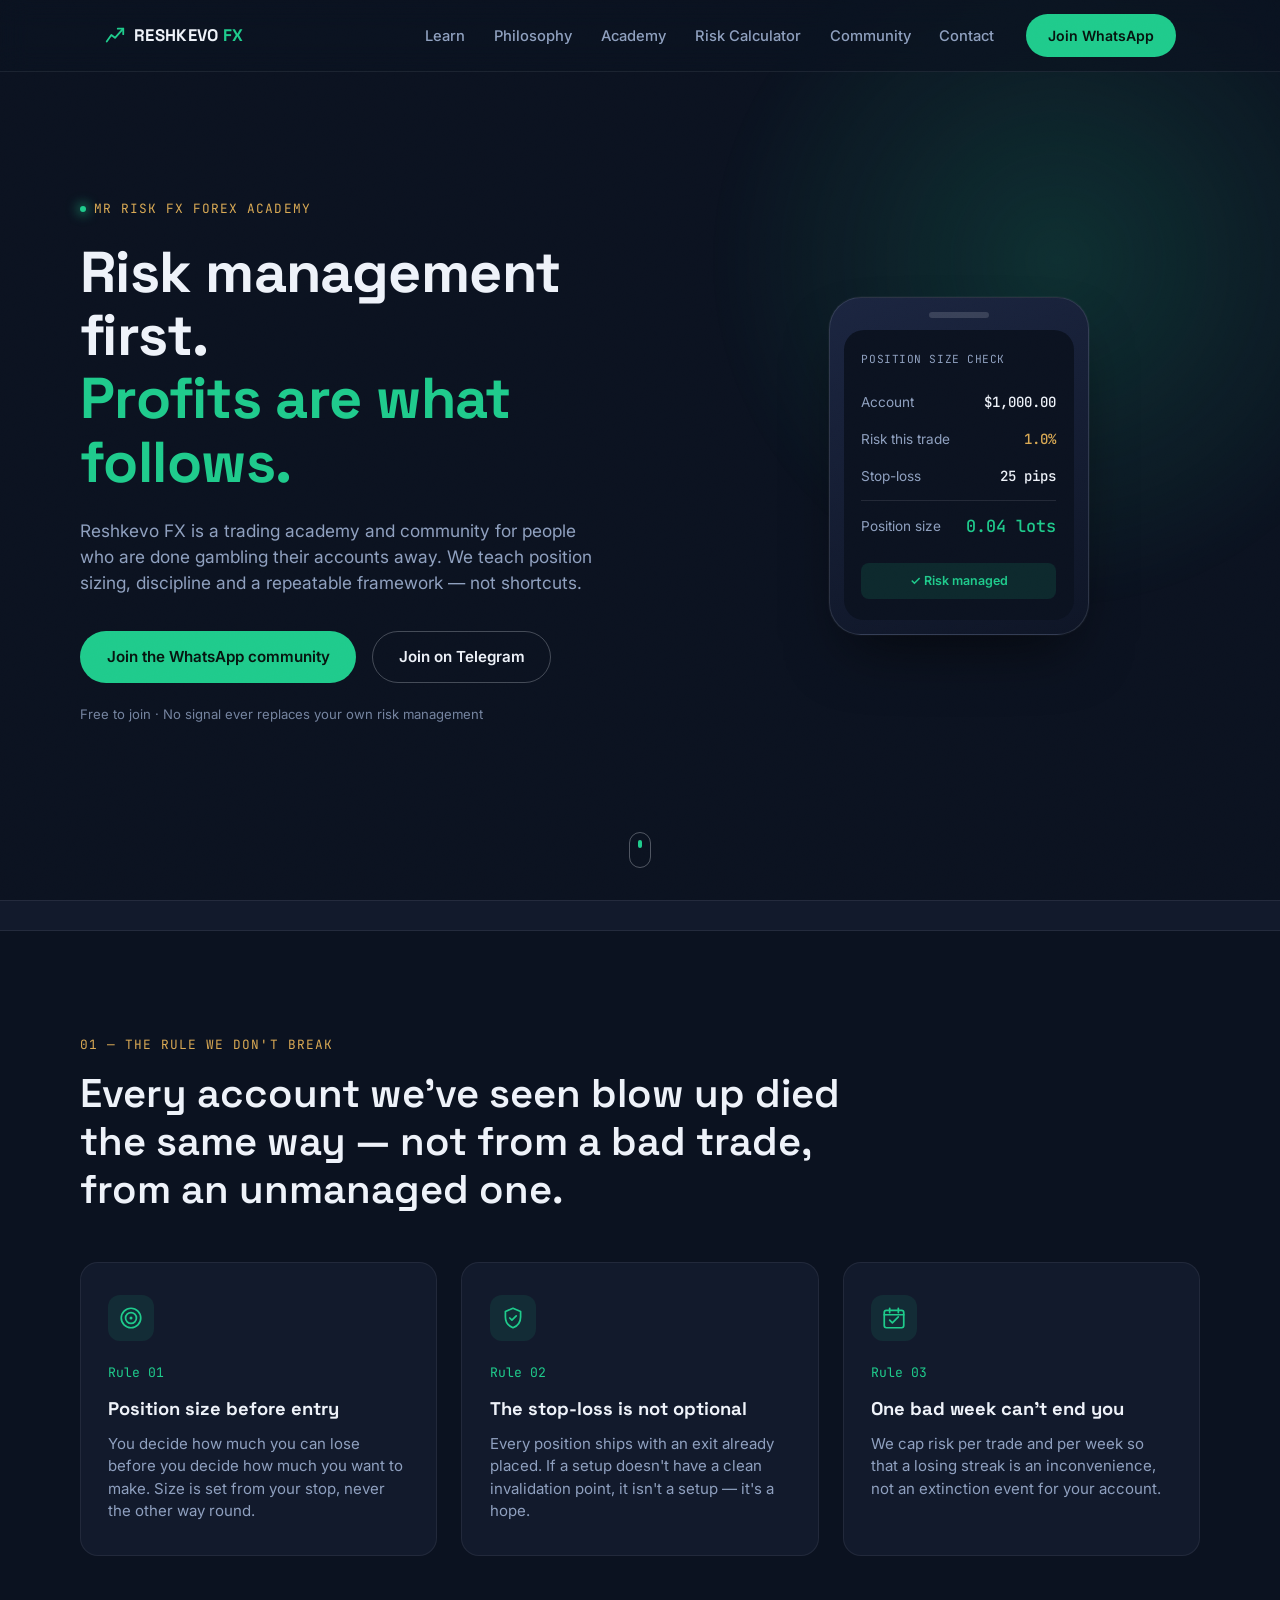
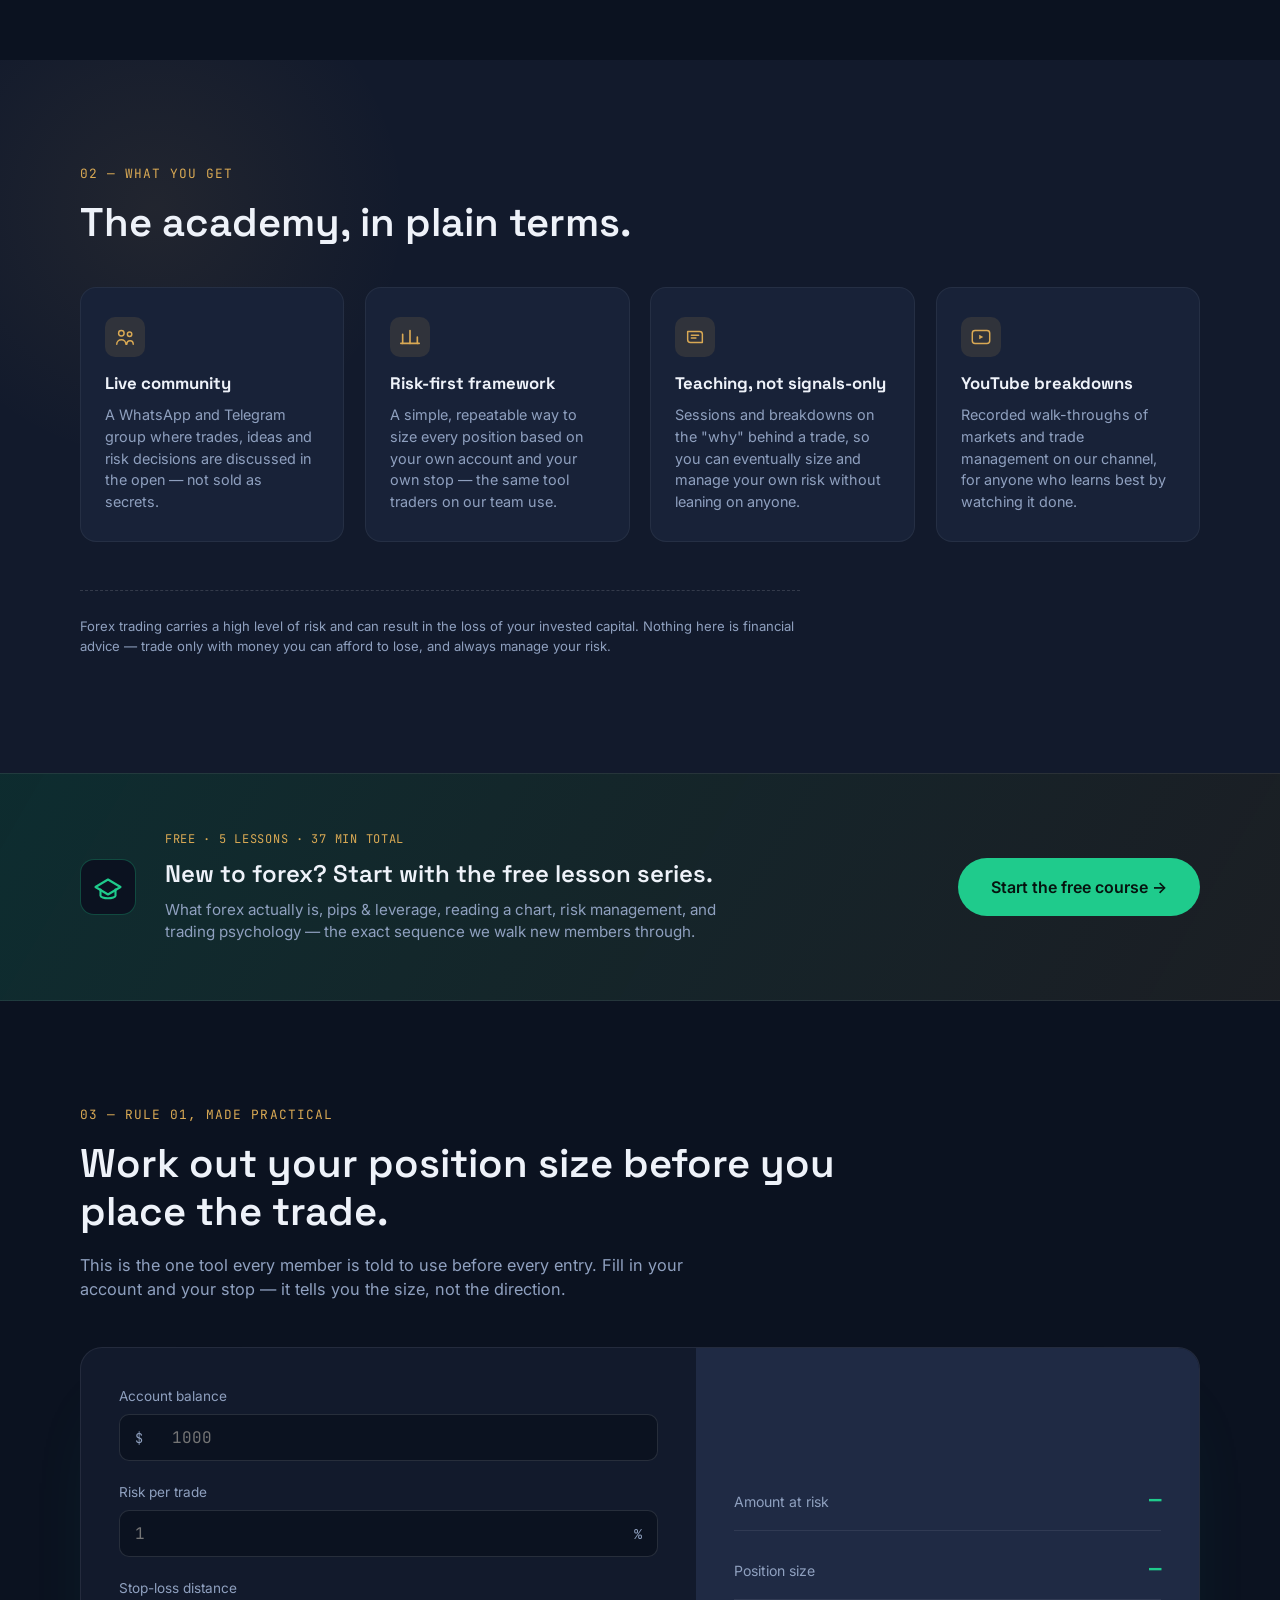
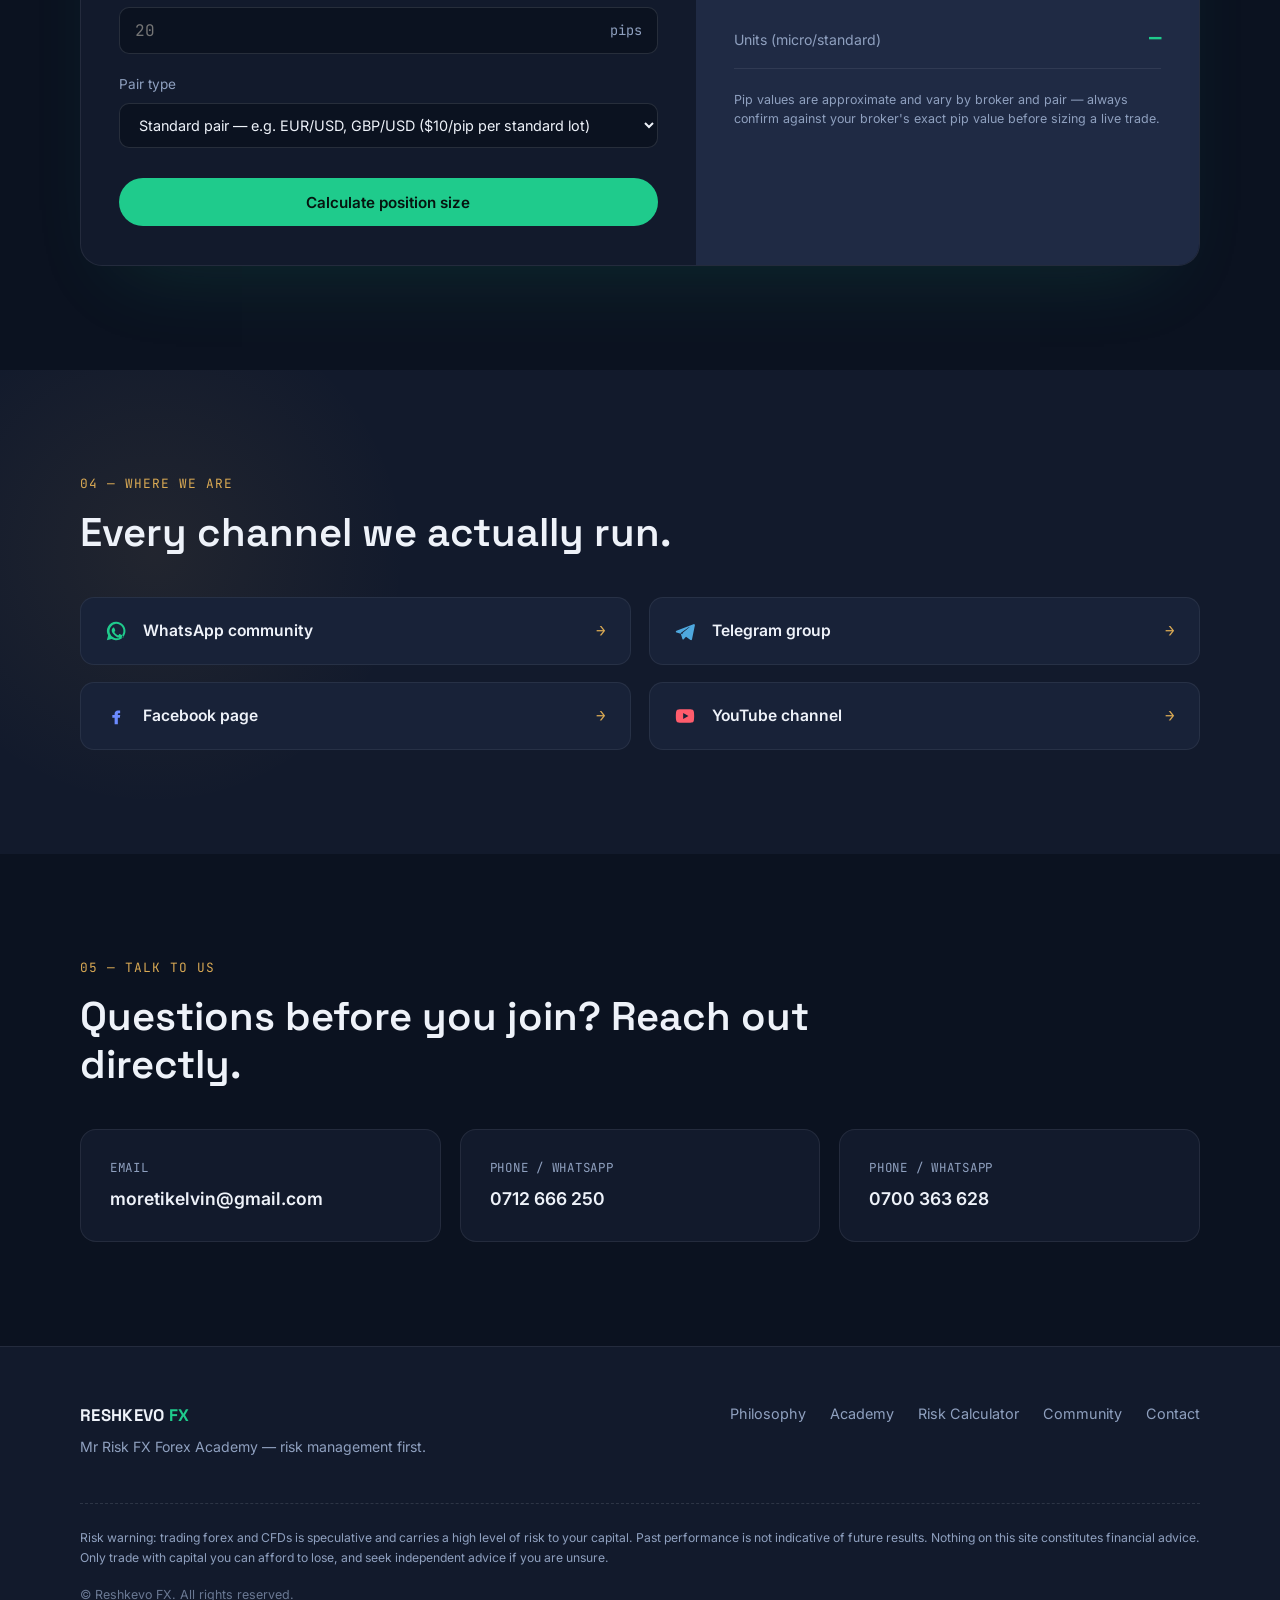
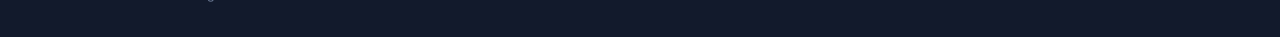
==== index.html @ ef47a2ad "Add files via upload" ====
<!DOCTYPE html>
<html lang="en">
<head>
<meta charset="UTF-8">
<meta name="viewport" content="width=device-width, initial-scale=1.0">
<title>Reshkevo FX — Trade With Risk Management First</title>
<meta name="description" content="Reshkevo FX is a forex trading academy and community built around one rule: risk management first, profits second. Join our free community, learn the framework, and size every trade with confidence.">
<link rel="preconnect" href="https://fonts.googleapis.com">
<link href="https://fonts.googleapis.com/css2?family=Space+Grotesk:wght@400;500;600;700&family=Inter:wght@400;500;600;700&family=JetBrains+Mono:wght@400;500;700&display=swap" rel="stylesheet">
<link rel="stylesheet" href="style.css">
</head>
<body>

<div class="grain"></div>

<!-- ============ NAV ============ -->
<header class="nav" id="nav">
  <div class="nav-inner">
    <a href="#top" class="brand">
      <span class="brand-mark">
        <svg viewBox="0 0 24 24" width="22" height="22" fill="none">
          <path d="M3 18 L8 11 L12 14 L21 4" stroke="currentColor" stroke-width="2" stroke-linecap="round" stroke-linejoin="round"/>
          <path d="M15 4 H21 V10" stroke="currentColor" stroke-width="2" stroke-linecap="round" stroke-linejoin="round"/>
        </svg>
      </span>
      <span class="brand-text">RESHKEVO <em>FX</em></span>
    </a>
    <nav class="nav-links" id="navLinks">
      <a href="learn/index.html">Learn</a>
      <a href="#philosophy">Philosophy</a>
      <a href="#academy">Academy</a>
      <a href="#calculator">Risk Calculator</a>
      <a href="#community">Community</a>
      <a href="#contact">Contact</a>
    </nav>
    <a href="https://chat.whatsapp.com/JxE2vjB5hwqFQTV63z1jVW?s=cl&p=a&ilr=4&amv=3" target="_blank" rel="noopener" class="btn btn-primary nav-cta">Join WhatsApp</a>
    <button class="burger" id="burger" aria-label="Toggle menu" aria-expanded="false">
      <span></span><span></span><span></span>
    </button>
  </div>
</header>

<!-- ============ HERO ============ -->
<section class="hero" id="top">
  <canvas id="candleCanvas" class="hero-canvas" aria-hidden="true"></canvas>
  <div class="hero-glow" aria-hidden="true"></div>
  <div class="hero-grid">
    <div class="hero-copy">
      <p class="eyebrow"><span class="dot"></span> Mr Risk FX Forex Academy</p>
      <h1 class="hero-title">
        Risk management first.<br>
        <span class="hero-title-accent">Profits are what follows.</span>
      </h1>
      <p class="hero-sub">
        Reshkevo FX is a trading academy and community for people who are done gambling their accounts away.
        We teach position sizing, discipline and a repeatable framework &mdash; not shortcuts.
      </p>
      <div class="hero-actions">
        <a href="https://chat.whatsapp.com/JxE2vjB5hwqFQTV63z1jVW?s=cl&p=a&ilr=4&amv=3" target="_blank" rel="noopener" class="btn btn-primary">
          Join the WhatsApp community
        </a>
        <a href="https://t.me/+BFmujAdiPr4yYTE8" target="_blank" rel="noopener" class="btn btn-ghost">
          Join on Telegram
        </a>
      </div>
      <p class="hero-note">Free to join &middot; No signal ever replaces your own risk management</p>
    </div>

    <div class="hero-visual" aria-hidden="true">
      <div class="phone-mock">
        <div class="phone-notch"></div>
        <div class="phone-screen">
          <p class="phone-label">Position size check</p>
          <div class="phone-row"><span>Account</span><b>$1,000.00</b></div>
          <div class="phone-row"><span>Risk this trade</span><b class="gold">1.0%</b></div>
          <div class="phone-row"><span>Stop-loss</span><b>25 pips</b></div>
          <div class="phone-divider"></div>
          <div class="phone-row result"><span>Position size</span><b class="bull-text">0.04 lots</b></div>
          <div class="phone-badge">&#10003; Risk managed</div>
        </div>
      </div>
    </div>
  </div>
  <div class="scroll-cue" aria-hidden="true"><span></span></div>
</section>

<!-- ============ MARQUEE ============ -->
<div class="marquee-wrap" aria-hidden="true">
  <div class="marquee" id="marquee"></div>
</div>

<!-- ============ PHILOSOPHY ============ -->
<section class="section" id="philosophy">
  <div class="section-inner">
    <p class="section-eyebrow">01 &mdash; The rule we don't break</p>
    <h2 class="section-title">Every account we've seen blow up died the same way &mdash; not from a bad trade, from an unmanaged one.</h2>

    <div class="pillars">
      <article class="pillar">
        <span class="pillar-icon"><svg viewBox="0 0 24 24" width="26" height="26" fill="none"><circle cx="12" cy="12" r="9" stroke="currentColor" stroke-width="1.6"/><circle cx="12" cy="12" r="5" stroke="currentColor" stroke-width="1.6"/><circle cx="12" cy="12" r="1.4" fill="currentColor"/></svg></span>
        <span class="pillar-index">Rule 01</span>
        <h3>Position size before entry</h3>
        <p>You decide how much you can lose before you decide how much you want to make. Size is set from your stop, never the other way round.</p>
      </article>
      <article class="pillar">
        <span class="pillar-icon"><svg viewBox="0 0 24 24" width="26" height="26" fill="none"><path d="M12 3l7 3v5c0 4.6-3 8.4-7 10-4-1.6-7-5.4-7-10V6l7-3Z" stroke="currentColor" stroke-width="1.6" stroke-linejoin="round"/><path d="M9 12l2 2 4-4" stroke="currentColor" stroke-width="1.6" stroke-linecap="round" stroke-linejoin="round"/></svg></span>
        <span class="pillar-index">Rule 02</span>
        <h3>The stop-loss is not optional</h3>
        <p>Every position ships with an exit already placed. If a setup doesn't have a clean invalidation point, it isn't a setup &mdash; it's a hope.</p>
      </article>
      <article class="pillar">
        <span class="pillar-icon"><svg viewBox="0 0 24 24" width="26" height="26" fill="none"><rect x="3" y="5" width="18" height="16" rx="2" stroke="currentColor" stroke-width="1.6"/><path d="M3 9h18M8 3v4M16 3v4" stroke="currentColor" stroke-width="1.6" stroke-linecap="round"/><path d="M8 14l2.5 2.5L16 11" stroke="currentColor" stroke-width="1.6" stroke-linecap="round" stroke-linejoin="round"/></svg></span>
        <span class="pillar-index">Rule 03</span>
        <h3>One bad week can't end you</h3>
        <p>We cap risk per trade and per week so that a losing streak is an inconvenience, not an extinction event for your account.</p>
      </article>
    </div>
  </div>
</section>

<!-- ============ ACADEMY ============ -->
<section class="section section-alt" id="academy">
  <div class="section-inner">
    <p class="section-eyebrow">02 &mdash; What you get</p>
    <h2 class="section-title">The academy, in plain terms.</h2>

    <div class="offer-grid">
      <div class="offer-card">
        <span class="offer-icon"><svg viewBox="0 0 24 24" width="22" height="22" fill="none"><circle cx="8" cy="8" r="3" stroke="currentColor" stroke-width="1.6"/><circle cx="17" cy="9" r="2.4" stroke="currentColor" stroke-width="1.6"/><path d="M3 20c0-3 2.2-5 5-5s5 2 5 5M14 20c0-2.3 1.6-4 3.5-4s3.5 1.7 3.5 4" stroke="currentColor" stroke-width="1.6" stroke-linecap="round"/></svg></span>
        <h3>Live community</h3>
        <p>A WhatsApp and Telegram group where trades, ideas and risk decisions are discussed in the open &mdash; not sold as secrets.</p>
      </div>
      <div class="offer-card">
        <span class="offer-icon"><svg viewBox="0 0 24 24" width="22" height="22" fill="none"><path d="M4 19V9M12 19V5M20 19v-7" stroke="currentColor" stroke-width="1.8" stroke-linecap="round"/><path d="M2 19h20" stroke="currentColor" stroke-width="1.8" stroke-linecap="round"/></svg></span>
        <h3>Risk-first framework</h3>
        <p>A simple, repeatable way to size every position based on your own account and your own stop &mdash; the same tool traders on our team use.</p>
      </div>
      <div class="offer-card">
        <span class="offer-icon"><svg viewBox="0 0 24 24" width="22" height="22" fill="none"><path d="M4 6h13a3 3 0 0 1 3 3v9H7a3 3 0 0 1-3-3V6Z" stroke="currentColor" stroke-width="1.6" stroke-linejoin="round"/><path d="M8 10h8M8 13h5" stroke="currentColor" stroke-width="1.6" stroke-linecap="round"/></svg></span>
        <h3>Teaching, not signals-only</h3>
        <p>Sessions and breakdowns on the "why" behind a trade, so you can eventually size and manage your own risk without leaning on anyone.</p>
      </div>
      <div class="offer-card">
        <span class="offer-icon"><svg viewBox="0 0 24 24" width="22" height="22" fill="none"><rect x="2.5" y="5" width="19" height="14" rx="3" stroke="currentColor" stroke-width="1.6"/><path d="M10 9.5v5l4.5-2.5-4.5-2.5Z" fill="currentColor"/></svg></span>
        <h3>YouTube breakdowns</h3>
        <p>Recorded walk-throughs of markets and trade management on our channel, for anyone who learns best by watching it done.</p>
      </div>
    </div>

    <p class="disclaimer-inline">Forex trading carries a high level of risk and can result in the loss of your invested capital. Nothing here is financial advice &mdash; trade only with money you can afford to lose, and always manage your risk.</p>
  </div>
</section>

<!-- ============ COURSE BANNER ============ -->
<section class="course-banner">
  <div class="course-banner-inner">
    <div class="course-banner-icon">
      <svg viewBox="0 0 24 24" width="30" height="30" fill="none"><path d="M2 12 12 6l10 6-10 6-10-6Z" stroke="currentColor" stroke-width="1.7" stroke-linejoin="round"/><path d="M6 14v5c0 1 2.7 2 6 2s6-1 6-2v-5" stroke="currentColor" stroke-width="1.7" stroke-linecap="round" stroke-linejoin="round"/></svg>
    </div>
    <div class="course-banner-copy">
      <span class="course-banner-tag">Free &middot; 5 lessons &middot; 37 min total</span>
      <h2>New to forex? Start with the free lesson series.</h2>
      <p>What forex actually is, pips &amp; leverage, reading a chart, risk management, and trading psychology &mdash; the exact sequence we walk new members through.</p>
    </div>
    <a href="learn/index.html" class="btn btn-primary course-banner-btn">Start the free course &rarr;</a>
  </div>
</section>

<!-- ============ RISK CALCULATOR ============ -->
<section class="section" id="calculator">
  <div class="section-inner">
    <p class="section-eyebrow">03 &mdash; Rule 01, made practical</p>
    <h2 class="section-title">Work out your position size before you place the trade.</h2>
    <p class="section-lead">This is the one tool every member is told to use before every entry. Fill in your account and your stop &mdash; it tells you the size, not the direction.</p>

    <div class="calc-card">
      <div class="calc-form">
        <label class="field">
          <span>Account balance</span>
          <div class="input-row">
            <span class="input-prefix">$</span>
            <input type="number" id="balance" placeholder="1000" min="0" step="1">
          </div>
        </label>

        <label class="field">
          <span>Risk per trade</span>
          <div class="input-row">
            <input type="number" id="riskPct" placeholder="1" min="0.1" max="100" step="0.1">
            <span class="input-suffix">%</span>
          </div>
        </label>

        <label class="field">
          <span>Stop-loss distance</span>
          <div class="input-row">
            <input type="number" id="stopPips" placeholder="20" min="1" step="1">
            <span class="input-suffix">pips</span>
          </div>
        </label>

        <label class="field">
          <span>Pair type</span>
          <select id="pairType">
            <option value="10">Standard pair &mdash; e.g. EUR/USD, GBP/USD ($10/pip per standard lot)</option>
            <option value="9.1">JPY pair &mdash; e.g. USD/JPY, GBP/JPY (approx.)</option>
          </select>
        </label>

        <button class="btn btn-primary calc-btn" id="calcBtn" type="button">Calculate position size</button>
      </div>

      <div class="calc-result" id="calcResult">
        <div class="result-row">
          <span>Amount at risk</span>
          <strong id="resDollar">&mdash;</strong>
        </div>
        <div class="result-row">
          <span>Position size</span>
          <strong id="resLots">&mdash;</strong>
        </div>
        <div class="result-row">
          <span>Units (micro/standard)</span>
          <strong id="resUnits">&mdash;</strong>
        </div>
        <p class="result-note">Pip values are approximate and vary by broker and pair &mdash; always confirm against your broker's exact pip value before sizing a live trade.</p>
      </div>
    </div>
  </div>
</section>

<!-- ============ COMMUNITY ============ -->
<section class="section section-alt" id="community">
  <div class="section-inner">
    <p class="section-eyebrow">04 &mdash; Where we are</p>
    <h2 class="section-title">Every channel we actually run.</h2>

    <div class="link-grid">
      <a class="link-card" href="https://chat.whatsapp.com/JxE2vjB5hwqFQTV63z1jVW?s=cl&p=a&ilr=4&amv=3" target="_blank" rel="noopener">
        <span class="link-icon" data-icon="whatsapp"></span>
        <span class="link-label">WhatsApp community</span>
        <span class="link-arrow">&rarr;</span>
      </a>
      <a class="link-card" href="https://t.me/+BFmujAdiPr4yYTE8" target="_blank" rel="noopener">
        <span class="link-icon" data-icon="telegram"></span>
        <span class="link-label">Telegram group</span>
        <span class="link-arrow">&rarr;</span>
      </a>
      <a class="link-card" href="https://www.fb.com/l/6lp1kJRRR" target="_blank" rel="noopener">
        <span class="link-icon" data-icon="facebook"></span>
        <span class="link-label">Facebook page</span>
        <span class="link-arrow">&rarr;</span>
      </a>
      <a class="link-card" href="https://youtube.com/@reshkevofx?si=85wOQVzUOPowBCSk" target="_blank" rel="noopener">
        <span class="link-icon" data-icon="youtube"></span>
        <span class="link-label">YouTube channel</span>
        <span class="link-arrow">&rarr;</span>
      </a>
    </div>
  </div>
</section>

<!-- ============ CONTACT ============ -->
<section class="section contact" id="contact">
  <div class="section-inner">
    <p class="section-eyebrow">05 &mdash; Talk to us</p>
    <h2 class="section-title">Questions before you join? Reach out directly.</h2>

    <div class="contact-grid">
      <a class="contact-item" href="mailto:moretikelvin@gmail.com">
        <span class="contact-label">Email</span>
        <span class="contact-value">moretikelvin@gmail.com</span>
      </a>
      <a class="contact-item" href="tel:+254712666250">
        <span class="contact-label">Phone / WhatsApp</span>
        <span class="contact-value">0712 666 250</span>
      </a>
      <a class="contact-item" href="tel:+254700363628">
        <span class="contact-label">Phone / WhatsApp</span>
        <span class="contact-value">0700 363 628</span>
      </a>
    </div>
  </div>
</section>

<!-- ============ FOOTER ============ -->
<footer class="footer">
  <div class="footer-inner">
    <div class="footer-brand">
      <span class="brand-text">RESHKEVO <em>FX</em></span>
      <p>Mr Risk FX Forex Academy &mdash; risk management first.</p>
    </div>
    <div class="footer-links">
      <a href="#philosophy">Philosophy</a>
      <a href="#academy">Academy</a>
      <a href="#calculator">Risk Calculator</a>
      <a href="#community">Community</a>
      <a href="#contact">Contact</a>
    </div>
  </div>
  <p class="risk-warning">
    Risk warning: trading forex and CFDs is speculative and carries a high level of risk to your capital.
    Past performance is not indicative of future results. Nothing on this site constitutes financial advice.
    Only trade with capital you can afford to lose, and seek independent advice if you are unsure.
  </p>
  <p class="copyright">&copy; <span id="year"></span> Reshkevo FX. All rights reserved.</p>
</footer>

<script src="script.js"></script>
</body>
</html>
---- style.css ----
/* ===================================================================
   RESHKEVO FX — design tokens
   Ink:      #0B1220  page background
   Panel:    #121A2C  card surfaces
   Panel-2:  #182238  raised surfaces / borders
   Bull:     #1FCB8C  up / positive / primary accent
   Bear:     #FF5C6C  down / negative accent
   Gold:     #D9A954  premium / highlight accent
   Mist:     #8FA0BF  muted text
   White:    #EEF2F9  primary text
=================================================================== */

:root{
  --ink: #0B1220;
  --panel: #121A2C;
  --panel-2: #182238;
  --panel-3: #1F2A44;
  --bull: #1FCB8C;
  --bull-dim: #17966A;
  --bear: #FF5C6C;
  --gold: #D9A954;
  --mist: #8FA0BF;
  --white: #EEF2F9;
  --display: 'Space Grotesk', sans-serif;
  --body: 'Inter', sans-serif;
  --mono: 'JetBrains Mono', monospace;
  --container: 1120px;
}

*, *::before, *::after{ box-sizing: border-box; }
html{ scroll-behavior: smooth; }
body{
  margin:0;
  background: var(--ink);
  color: var(--white);
  font-family: var(--body);
  line-height: 1.5;
  -webkit-font-smoothing: antialiased;
  overflow-x: hidden;
}
h1,h2,h3{ font-family: var(--display); margin: 0; }
a{ color: inherit; text-decoration: none; }
img{ max-width:100%; display:block; }
::selection{ background: var(--bull); color: var(--ink); }

@media (prefers-reduced-motion: reduce){
  *{ animation-duration: 0.01ms !important; animation-iteration-count: 1 !important; transition-duration: 0.01ms !important; scroll-behavior: auto !important; }
}

/* subtle grain overlay for texture */
.grain{
  position: fixed; inset: 0; pointer-events: none; z-index: 999;
  opacity: 0.035; mix-blend-mode: overlay;
  background-image: url("data:image/svg+xml,%3Csvg xmlns='http://www.w3.org/2000/svg' width='120' height='120'%3E%3Cfilter id='n'%3E%3CfeTurbulence type='fractalNoise' baseFrequency='0.9' numOctaves='2' stitchTiles='stitch'/%3E%3C/filter%3E%3Crect width='100%25' height='100%25' filter='url(%23n)'/%3E%3C/svg%3E");
}

.btn{
  display: inline-flex; align-items:center; justify-content:center;
  padding: 0.85rem 1.6rem;
  border-radius: 999px;
  font-family: var(--body);
  font-weight: 600;
  font-size: 0.95rem;
  border: 1px solid transparent;
  cursor: pointer;
  transition: transform .18s ease, box-shadow .18s ease, background .18s ease, border-color .18s ease;
  white-space: nowrap;
}
.btn-primary{
  background: var(--bull);
  color: #06140F;
  box-shadow: 0 0 0 0 rgba(31,203,140,0.0);
}
.btn-primary:hover{ transform: translateY(-2px); box-shadow: 0 10px 30px -10px rgba(31,203,140,0.55); }
.btn-ghost{
  background: transparent;
  color: var(--white);
  border-color: rgba(238,242,249,0.25);
}
.btn-ghost:hover{ border-color: var(--white); transform: translateY(-2px); }

/* ===================== NAV ===================== */
.nav{
  position: fixed; top:0; left:0; right:0; z-index: 100;
  backdrop-filter: blur(14px);
  background: rgba(11,18,32,0.72);
  border-bottom: 1px solid rgba(238,242,249,0.08);
}
.nav-inner{
  max-width: var(--container); margin: 0 auto;
  display:flex; align-items:center; gap: 2rem;
  padding: 0.9rem 1.5rem;
}
.brand{ display:flex; align-items:center; gap:0.5rem; margin-right: auto; }
.brand-mark{ color: var(--bull); display:flex; }
.brand-text{
  font-family: var(--display); font-weight:700; letter-spacing: 0.02em;
  font-size: 1.05rem;
}
.brand-text em{ font-style: normal; color: var(--bull); }
.nav-links{ display:flex; gap: 1.8rem; }
.nav-links a{
  font-size: 0.92rem; color: var(--mist); font-weight:500;
  transition: color .15s ease;
}
.nav-links a:hover{ color: var(--white); }
.nav-cta{ padding: 0.6rem 1.3rem; font-size: 0.88rem; }
.burger{
  display:none; flex-direction:column; gap:5px; background:none; border:none; cursor:pointer; padding: 6px;
}
.burger span{ width: 22px; height: 2px; background: var(--white); border-radius: 2px; }

/* ===================== HERO ===================== */
.hero{
  position: relative;
  min-height: 100svh;
  display:flex; flex-direction:column; align-items:center; justify-content:center;
  padding: 8rem 1.5rem 6rem;
  overflow: hidden;
}
.hero-canvas{
  position:absolute; inset:0; width:100%; height:100%;
  opacity: 0.55;
  mask-image: linear-gradient(to bottom, transparent, black 20%, black 75%, transparent);
}
.hero-glow{
  position:absolute; z-index:0; pointer-events:none;
  top: -10%; right: -10%; width: 60vw; height: 60vw; max-width: 700px; max-height: 700px;
  background: radial-gradient(circle, rgba(31,203,140,0.16) 0%, rgba(31,203,140,0) 70%);
  filter: blur(10px);
}
.hero-grid{
  position: relative; z-index: 2; max-width: var(--container); width: 100%;
  display:grid; grid-template-columns: 1.1fr 0.9fr; gap: 3rem; align-items:center;
}
.hero-copy{ text-align:left; }
.eyebrow{
  display:inline-flex; align-items:center; gap:0.5rem;
  font-family: var(--mono); font-size: 0.8rem; letter-spacing: 0.08em; text-transform: uppercase;
  color: var(--gold); margin: 0 0 1.4rem;
}
.eyebrow .dot{ width:6px; height:6px; border-radius:50%; background: var(--bull); box-shadow: 0 0 12px 2px rgba(31,203,140,0.7); }
.hero-title{
  font-size: clamp(2.1rem, 4.6vw, 3.6rem);
  font-weight: 700; line-height: 1.1; letter-spacing: -0.01em;
  margin-bottom: 1.5rem;
}
.hero-title-accent{ color: var(--bull); }
.hero-sub{
  color: var(--mist); font-size: 1.08rem; max-width: 520px; margin: 0 0 2.2rem;
}
.hero-actions{ display:flex; gap: 1rem; flex-wrap: wrap; }
.hero-note{ margin-top: 1.4rem; font-size: 0.82rem; color: var(--mist); opacity: 0.8; }

/* phone mockup */
.hero-visual{ display:flex; justify-content:center; }
.phone-mock{
  width: 260px; background: linear-gradient(160deg, #1B2540, #0E1526);
  border: 1px solid rgba(238,242,249,0.12); border-radius: 32px; padding: 14px;
  box-shadow: 0 30px 60px -20px rgba(0,0,0,0.6), 0 0 0 1px rgba(238,242,249,0.03);
  animation: floaty 5s ease-in-out infinite;
}
@keyframes floaty{ 0%,100%{ transform: translateY(0);} 50%{ transform: translateY(-10px);} }
.phone-notch{ width: 60px; height: 6px; border-radius: 4px; background: rgba(238,242,249,0.15); margin: 0 auto 12px; }
.phone-screen{ background: var(--ink); border-radius: 20px; padding: 1.3rem 1.1rem; }
.phone-label{ font-family: var(--mono); font-size: 0.7rem; text-transform: uppercase; letter-spacing: 0.05em; color: var(--mist); margin: 0 0 1rem; }
.phone-row{ display:flex; justify-content:space-between; align-items:center; font-size: 0.85rem; padding: 0.5rem 0; color: var(--mist); }
.phone-row b{ color: var(--white); font-family: var(--mono); font-weight: 500; font-size: 0.88rem; }
.phone-row b.gold{ color: var(--gold); }
.phone-row.result b.bull-text{ color: var(--bull); font-size: 1.05rem; }
.phone-divider{ height: 1px; background: rgba(238,242,249,0.1); margin: 0.3rem 0; }
.phone-badge{
  margin-top: 1rem; background: rgba(31,203,140,0.12); color: var(--bull);
  font-size: 0.78rem; font-weight: 600; text-align:center; padding: 0.55rem; border-radius: 8px;
}

.scroll-cue{
  position:absolute; bottom: 2rem; left:50%; transform: translateX(-50%);
  width: 22px; height: 36px; border: 1px solid rgba(238,242,249,0.3); border-radius: 20px;
  z-index: 2;
}
.scroll-cue span{
  position:absolute; top:7px; left:50%; transform: translateX(-50%);
  width:4px; height:8px; background: var(--bull); border-radius:2px;
  animation: cue 1.6s ease-in-out infinite;
}
@keyframes cue{ 0%{ opacity:1; top:7px;} 70%{ opacity:0; top:18px;} 100%{opacity:0; top:7px;} }

/* ===================== MARQUEE ===================== */
.marquee-wrap{
  border-top: 1px solid rgba(238,242,249,0.08);
  border-bottom: 1px solid rgba(238,242,249,0.08);
  background: var(--panel);
  overflow: hidden;
  padding: 0.9rem 0;
}
.marquee{
  display:flex; gap: 3rem; white-space: nowrap;
  animation: scroll 32s linear infinite;
  width: max-content;
}
.marquee span{
  font-family: var(--mono); font-size: 0.88rem; color: var(--mist);
  display:inline-flex; align-items:center; gap: 0.5rem;
}
.marquee span b{ color: var(--white); font-weight: 600; }
.marquee span.up{ color: var(--bull); }
.marquee span.down{ color: var(--bear); }
@keyframes scroll{ from{ transform: translateX(0);} to{ transform: translateX(-50%);} }

/* ===================== SECTIONS ===================== */
.section{ padding: 6.5rem 1.5rem; position: relative; overflow: hidden; }
.section-alt{ background: var(--panel); }
.section-alt::before{
  content:''; position:absolute; top:-15%; left:-8%; width: 40vw; height: 40vw; max-width:520px; max-height:520px;
  background: radial-gradient(circle, rgba(217,169,84,0.08) 0%, rgba(217,169,84,0) 70%);
  pointer-events:none; z-index:0;
}
.section-inner{ max-width: var(--container); margin: 0 auto; position: relative; z-index: 1; }
.section-eyebrow{
  font-family: var(--mono); font-size: 0.8rem; letter-spacing: 0.08em; text-transform: uppercase;
  color: var(--gold); margin: 0 0 1rem;
}
.section-title{
  font-size: clamp(1.6rem, 3.2vw, 2.5rem);
  font-weight: 600; line-height: 1.2; max-width: 780px; margin-bottom: 1rem;
}
.section-lead{ color: var(--mist); max-width: 640px; font-size: 1.02rem; margin-bottom: 2.8rem; }

/* pillars */
.pillars{
  display:grid; grid-template-columns: repeat(3, 1fr); gap: 1.5rem; margin-top: 3rem;
}
.pillar{
  background: var(--panel); border: 1px solid rgba(238,242,249,0.07);
  border-radius: 18px; padding: 2rem 1.7rem;
  transition: border-color .2s ease, transform .2s ease;
}
.pillar:hover{ border-color: var(--bull); transform: translateY(-4px); }
.pillar-icon{
  display:flex; align-items:center; justify-content:center;
  width: 46px; height: 46px; border-radius: 12px; margin-bottom: 1.1rem;
  background: rgba(31,203,140,0.1); color: var(--bull);
}
.pillar-index{ font-family: var(--mono); color: var(--bull); font-size: 0.82rem; }
.pillar h3{ font-size: 1.15rem; margin: 0.8rem 0 0.6rem; }
.pillar p{ color: var(--mist); font-size: 0.94rem; margin:0; }

/* offer grid */
.offer-grid{
  display:grid; grid-template-columns: repeat(4, 1fr); gap: 1.3rem; margin-top: 2.5rem;
}
.offer-card{
  background: var(--panel-2); border-radius: 16px; padding: 1.8rem 1.5rem;
  border: 1px solid rgba(238,242,249,0.06);
}
.offer-icon{
  display:inline-flex; align-items:center; justify-content:center;
  width: 40px; height: 40px; border-radius: 10px; margin-bottom: 0.9rem;
  background: rgba(217,169,84,0.12); color: var(--gold);
}
.offer-card h3{ font-size: 1.05rem; margin-bottom: 0.5rem; }
.offer-card p{ color: var(--mist); font-size: 0.9rem; margin:0; }

.disclaimer-inline{
  margin-top: 3rem; padding-top: 1.6rem; border-top: 1px dashed rgba(238,242,249,0.15);
  color: var(--mist); font-size: 0.82rem; max-width: 720px;
}

/* ===================== COURSE BANNER ===================== */
.course-banner{
  padding: 3.5rem 1.5rem;
  background: linear-gradient(120deg, rgba(31,203,140,0.14), rgba(217,169,84,0.08));
  border-top: 1px solid rgba(238,242,249,0.08);
  border-bottom: 1px solid rgba(238,242,249,0.08);
}
.course-banner-inner{
  max-width: var(--container); margin: 0 auto;
  display:flex; align-items:center; gap: 1.8rem; flex-wrap: wrap;
}
.course-banner-icon{
  width: 56px; height: 56px; flex-shrink:0; border-radius: 14px;
  background: var(--ink); color: var(--bull);
  display:flex; align-items:center; justify-content:center;
  border: 1px solid rgba(31,203,140,0.3);
}
.course-banner-copy{ flex: 1; min-width: 260px; }
.course-banner-tag{
  display:block; font-family: var(--mono); font-size: 0.75rem; text-transform: uppercase;
  letter-spacing: 0.06em; color: var(--gold); margin-bottom: 0.5rem;
}
.course-banner-copy h2{ font-family: var(--display); font-size: 1.5rem; font-weight: 600; margin: 0 0 0.4rem; }
.course-banner-copy p{ color: var(--mist); font-size: 0.95rem; margin: 0; max-width: 560px; }
.course-banner-btn{ flex-shrink: 0; font-size: 1rem; padding: 1rem 2rem; }

/* ===================== CALCULATOR ===================== */
.calc-card{
  display:grid; grid-template-columns: 1.1fr 0.9fr;
  gap: 0; background: var(--panel); border-radius: 22px; overflow: hidden;
  border: 1px solid rgba(238,242,249,0.08);
  box-shadow: 0 40px 80px -40px rgba(31,203,140,0.15);
}
.calc-form{ padding: 2.4rem; display:flex; flex-direction:column; gap: 1.3rem; }
.field{ display:flex; flex-direction:column; gap: 0.5rem; font-size: 0.85rem; color: var(--mist); }
.input-row{
  display:flex; align-items:center; background: var(--ink);
  border: 1px solid rgba(238,242,249,0.12); border-radius: 10px; overflow:hidden;
}
.input-row input, .field select{
  flex:1; background: transparent; border:none; outline:none;
  color: var(--white); font-family: var(--mono); font-size: 1rem; padding: 0.75rem 0.9rem;
}
.field select{ width:100%; border: 1px solid rgba(238,242,249,0.12); border-radius:10px; background: var(--ink); font-family: var(--body); font-size: 0.9rem; }
.input-prefix, .input-suffix{ padding: 0 0.9rem; color: var(--mist); font-family: var(--mono); }
.calc-btn{ margin-top: 0.6rem; }

.calc-result{
  background: var(--panel-3); padding: 2.4rem; display:flex; flex-direction:column; justify-content:center; gap: 1.4rem;
}
.result-row{ display:flex; justify-content:space-between; align-items:baseline; border-bottom: 1px solid rgba(238,242,249,0.08); padding-bottom: 0.9rem; }
.result-row span{ color: var(--mist); font-size: 0.88rem; }
.result-row strong{ font-family: var(--mono); font-size: 1.3rem; color: var(--bull); }
.result-note{ color: var(--mist); font-size: 0.78rem; margin:0; }

/* ===================== COMMUNITY LINKS ===================== */
.link-grid{
  display:grid; grid-template-columns: repeat(2, 1fr); gap: 1.1rem; margin-top: 2.5rem;
}
.link-card{
  display:flex; align-items:center; gap: 1rem;
  background: var(--panel-2); border: 1px solid rgba(238,242,249,0.07);
  border-radius: 14px; padding: 1.3rem 1.5rem;
  transition: border-color .18s ease, transform .18s ease;
}
.link-card:hover{ border-color: var(--gold); transform: translateY(-3px); }
.link-icon{ width: 22px; height: 22px; flex-shrink:0; display:inline-block; background: var(--mist); mask-size: contain; mask-repeat: no-repeat; -webkit-mask-size: contain; -webkit-mask-repeat: no-repeat; }
.link-label{ font-weight:600; font-size: 0.98rem; flex:1; }
.link-arrow{ color: var(--gold); font-family: var(--mono); }

/* simple icon glyphs via mask (no external icon lib needed) */
.link-icon[data-icon="whatsapp"]{ background: var(--bull); -webkit-mask-image: url("data:image/svg+xml,%3Csvg xmlns='http://www.w3.org/2000/svg' viewBox='0 0 24 24'%3E%3Cpath d='M12 2a10 10 0 0 0-8.6 15L2 22l5.2-1.4A10 10 0 1 0 12 2Zm0 2a8 8 0 0 1 6.9 12.1l.3.5 1 3-3-.9-.5.3A8 8 0 1 1 12 4Zm-3 4.5c-.2 0-.5 0-.7.4-.3.3-1 1-1 2.5s1 2.9 1.2 3.1c.1.2 2 3.1 4.8 4.2 2.4 1 2.9.8 3.4.8.6 0 1.8-.7 2-1.4.3-.7.3-1.3.2-1.4-.1-.2-.3-.3-.6-.4l-2.2-1c-.3-.1-.5-.2-.7.2l-.6 1c-.1.2-.3.3-.6.1-.2-.1-1.2-.4-2.3-1.4-.8-.7-1.4-1.6-1.6-1.9-.1-.3 0-.4.1-.6l.4-.5c.2-.2.2-.4.3-.6.1-.2 0-.4 0-.6l-1-2.3c-.2-.5-.4-.5-.6-.5H9Z'/%3E%3C/svg%3E"); mask-image: url("data:image/svg+xml,%3Csvg xmlns='http://www.w3.org/2000/svg' viewBox='0 0 24 24'%3E%3Cpath d='M12 2a10 10 0 0 0-8.6 15L2 22l5.2-1.4A10 10 0 1 0 12 2Zm0 2a8 8 0 0 1 6.9 12.1l.3.5 1 3-3-.9-.5.3A8 8 0 1 1 12 4Zm-3 4.5c-.2 0-.5 0-.7.4-.3.3-1 1-1 2.5s1 2.9 1.2 3.1c.1.2 2 3.1 4.8 4.2 2.4 1 2.9.8 3.4.8.6 0 1.8-.7 2-1.4.3-.7.3-1.3.2-1.4-.1-.2-.3-.3-.6-.4l-2.2-1c-.3-.1-.5-.2-.7.2l-.6 1c-.1.2-.3.3-.6.1-.2-.1-1.2-.4-2.3-1.4-.8-.7-1.4-1.6-1.6-1.9-.1-.3 0-.4.1-.6l.4-.5c.2-.2.2-.4.3-.6.1-.2 0-.4 0-.6l-1-2.3c-.2-.5-.4-.5-.6-.5H9Z'/%3E%3C/svg%3E"); }
.link-icon[data-icon="telegram"]{ background: #4EA8DE; -webkit-mask-image: url("data:image/svg+xml,%3Csvg xmlns='http://www.w3.org/2000/svg' viewBox='0 0 24 24'%3E%3Cpath d='M21.9 4.3 2.7 11.7c-1 .4-1 1.7.1 2l4.6 1.4 1.8 5.5c.2.6 1 .8 1.4.3l2.5-2.7 4.9 3.6c.6.4 1.4.1 1.6-.6l3.2-15.4c.2-.9-.7-1.6-1.5-1.5ZM9 15.5l-2-1 9.5-6.9c.3-.2.6.2.3.4L9.6 14l-.1.1Z'/%3E%3C/svg%3E"); mask-image: url("data:image/svg+xml,%3Csvg xmlns='http://www.w3.org/2000/svg' viewBox='0 0 24 24'%3E%3Cpath d='M21.9 4.3 2.7 11.7c-1 .4-1 1.7.1 2l4.6 1.4 1.8 5.5c.2.6 1 .8 1.4.3l2.5-2.7 4.9 3.6c.6.4 1.4.1 1.6-.6l3.2-15.4c.2-.9-.7-1.6-1.5-1.5ZM9 15.5l-2-1 9.5-6.9c.3-.2.6.2.3.4L9.6 14l-.1.1Z'/%3E%3C/svg%3E"); }
.link-icon[data-icon="facebook"]{ background: #6C8BFF; -webkit-mask-image: url("data:image/svg+xml,%3Csvg xmlns='http://www.w3.org/2000/svg' viewBox='0 0 24 24'%3E%3Cpath d='M14 9h2.5V6H14c-2 0-3.5 1.6-3.5 3.6V11H8v3h2.5v7H14v-7h2.2l.4-3H14V9.7c0-.4.3-.7.7-.7Z'/%3E%3C/svg%3E"); mask-image: url("data:image/svg+xml,%3Csvg xmlns='http://www.w3.org/2000/svg' viewBox='0 0 24 24'%3E%3Cpath d='M14 9h2.5V6H14c-2 0-3.5 1.6-3.5 3.6V11H8v3h2.5v7H14v-7h2.2l.4-3H14V9.7c0-.4.3-.7.7-.7Z'/%3E%3C/svg%3E"); }
.link-icon[data-icon="youtube"]{ background: var(--bear); -webkit-mask-image: url("data:image/svg+xml,%3Csvg xmlns='http://www.w3.org/2000/svg' viewBox='0 0 24 24'%3E%3Cpath d='M22 12s0-3.4-.4-5A2.5 2.5 0 0 0 19.8 5C17.9 4.7 12 4.7 12 4.7s-5.9 0-7.8.3A2.5 2.5 0 0 0 2.4 7C2 8.6 2 12 2 12s0 3.4.4 5A2.5 2.5 0 0 0 4.2 19c1.9.3 7.8.3 7.8.3s5.9 0 7.8-.3a2.5 2.5 0 0 0 1.8-1.9c.4-1.7.4-5 .4-5ZM10 15.3V8.7L15.8 12 10 15.3Z'/%3E%3C/svg%3E"); mask-image: url("data:image/svg+xml,%3Csvg xmlns='http://www.w3.org/2000/svg' viewBox='0 0 24 24'%3E%3Cpath d='M22 12s0-3.4-.4-5A2.5 2.5 0 0 0 19.8 5C17.9 4.7 12 4.7 12 4.7s-5.9 0-7.8.3A2.5 2.5 0 0 0 2.4 7C2 8.6 2 12 2 12s0 3.4.4 5A2.5 2.5 0 0 0 4.2 19c1.9.3 7.8.3 7.8.3s5.9 0 7.8-.3a2.5 2.5 0 0 0 1.8-1.9c.4-1.7.4-5 .4-5ZM10 15.3V8.7L15.8 12 10 15.3Z'/%3E%3C/svg%3E"); }

/* ===================== CONTACT ===================== */
.contact-grid{
  display:grid; grid-template-columns: repeat(3, 1fr); gap: 1.2rem; margin-top: 2.5rem;
}
.contact-item{
  background: var(--panel); border: 1px solid rgba(238,242,249,0.08);
  border-radius: 16px; padding: 1.8rem;
  display:flex; flex-direction: column; gap: 0.5rem;
  transition: border-color .18s ease, transform .18s ease;
}
.contact-item:hover{ border-color: var(--bull); transform: translateY(-3px); }
.contact-label{ font-family: var(--mono); font-size: 0.78rem; color: var(--mist); text-transform: uppercase; letter-spacing: 0.06em; }
.contact-value{ font-size: 1.1rem; font-weight: 600; }

/* ===================== FOOTER ===================== */
.footer{ background: var(--panel); border-top: 1px solid rgba(238,242,249,0.08); padding: 3.5rem 1.5rem 2rem; }
.footer-inner{
  max-width: var(--container); margin: 0 auto 2rem;
  display:flex; justify-content:space-between; flex-wrap:wrap; gap: 2rem;
}
.footer-brand p{ color: var(--mist); font-size: 0.88rem; margin-top: 0.5rem; }
.footer-links{ display:flex; gap: 1.5rem; flex-wrap:wrap; align-items:flex-start; }
.footer-links a{ color: var(--mist); font-size: 0.9rem; }
.footer-links a:hover{ color: var(--white); }
.risk-warning{
  max-width: var(--container); margin: 0 auto 1.2rem;
  color: var(--mist); font-size: 0.76rem; line-height: 1.6;
  border-top: 1px dashed rgba(238,242,249,0.12); padding-top: 1.5rem;
}
.copyright{ max-width: var(--container); margin: 0 auto; color: var(--mist); font-size: 0.78rem; opacity: 0.7; }

/* ===================== RESPONSIVE ===================== */
@media (max-width: 980px){
  .nav-links{
    display: none;
    position: absolute; top: 100%; left:0; right:0;
    flex-direction: column; gap: 0; background: var(--panel);
    border-bottom: 1px solid rgba(238,242,249,0.08);
  }
  .nav-links.open{ display:flex; }
  .nav-links a{ padding: 1rem 1.5rem; border-top: 1px solid rgba(238,242,249,0.06); }
  .nav-cta{ display:none; }
  .burger{ display:flex; }
}
@media (min-width: 981px){
  .burger{ display:none; }
}

@media (max-width: 900px){
  .hero-grid{ grid-template-columns: 1fr; text-align:center; }
  .hero-copy{ text-align:center; }
  .hero-sub{ margin-left:auto; margin-right:auto; }
  .hero-actions{ justify-content:center; }
  .hero-visual{ order: -1; }
  .phone-mock{ width: 220px; }
  .pillars{ grid-template-columns: 1fr; }
  .offer-grid{ grid-template-columns: repeat(2, 1fr); }
  .calc-card{ grid-template-columns: 1fr; }
  .link-grid{ grid-template-columns: 1fr; }
  .contact-grid{ grid-template-columns: 1fr; }
  .course-banner-inner{ justify-content:center; text-align:center; }
  .course-banner-copy{ text-align:center; }
  .course-banner-copy p{ margin-left:auto; margin-right:auto; }
}

@media (max-width: 640px){
  .nav-inner{ padding: 0.75rem 1.1rem; }
  .brand-text{ font-size: 0.92rem; }
  .hero{ padding: 7rem 1.1rem 4rem; min-height: auto; }
  .hero-note{ font-size: 0.78rem; }
  .hero-actions{ flex-direction: column; align-items: stretch; }
  .hero-actions .btn{ width: 100%; }
  .section{ padding: 4rem 1.1rem; }
  .section-title{ font-size: 1.6rem; }
  .offer-grid{ grid-template-columns: 1fr; }
  .calc-form, .calc-result{ padding: 1.6rem; }
  .course-banner{ padding: 2.4rem 1.1rem; }
  .course-banner-btn{ width: 100%; }
  .footer-inner{ flex-direction: column; gap: 1.2rem; }
  .lesson-layout{ padding-left: 1.1rem; padding-right: 1.1rem; }
  .breadcrumbs{ padding-left: 1.1rem; padding-right: 1.1rem; }
  .lesson-hero{ padding-left: 1.1rem; padding-right: 1.1rem; }
}

@media (max-width: 400px){
  .hero-title{ font-size: 1.85rem; }
  .phone-mock{ width: 190px; padding: 10px; }
  .btn{ padding: 0.8rem 1.3rem; font-size: 0.9rem; }
}

/* ===================================================================
   LEARN / LESSON PAGES
=================================================================== */
.breadcrumbs{
  max-width: var(--container); margin: 0 auto; padding: 6.5rem 1.5rem 0;
  font-family: var(--mono); font-size: 0.82rem; color: var(--mist);
}
.breadcrumbs a{ color: var(--mist); }
.breadcrumbs a:hover{ color: var(--bull); }
.breadcrumbs span{ opacity: 0.5; margin: 0 0.4rem; }

.lesson-hero{
  max-width: var(--container); margin: 0 auto; padding: 2rem 1.5rem 3rem;
  border-bottom: 1px solid rgba(238,242,249,0.08);
}
.lesson-kicker{
  display:inline-flex; align-items:center; gap: 0.6rem;
  font-family: var(--mono); font-size: 0.78rem; color: var(--gold);
  text-transform: uppercase; letter-spacing: 0.08em; margin-bottom: 1rem;
}
.lesson-title{ font-size: clamp(1.8rem, 4vw, 2.8rem); font-weight: 700; line-height: 1.15; max-width: 780px; }
.lesson-dek{ color: var(--mist); font-size: 1.05rem; max-width: 640px; margin-top: 1rem; }
.lesson-meta{ display:flex; gap: 1.2rem; margin-top: 1.4rem; font-family: var(--mono); font-size: 0.8rem; color: var(--mist); flex-wrap:wrap; }
.lesson-meta span{ display:flex; align-items:center; gap: 0.4rem; }

.lesson-layout{
  max-width: var(--container); margin: 0 auto; padding: 3.5rem 1.5rem 5rem;
  display:grid; grid-template-columns: 1fr 240px; gap: 4rem;
}
.prose{ max-width: 680px; }
.prose h2{
  font-size: 1.5rem; margin: 2.6rem 0 1rem; font-weight: 600;
  scroll-margin-top: 6rem;
}
.prose h2:first-child{ margin-top: 0; }
.prose h3{ font-size: 1.15rem; margin: 1.8rem 0 0.7rem; font-weight: 600; color: var(--white); }
.prose p{ color: #C6D0E4; font-size: 1rem; line-height: 1.75; margin: 0 0 1.1rem; }
.prose ul, .prose ol{ color: #C6D0E4; font-size: 1rem; line-height: 1.75; padding-left: 1.3rem; margin: 0 0 1.3rem; }
.prose li{ margin-bottom: 0.5rem; }
.prose strong{ color: var(--white); }
.prose code{ font-family: var(--mono); background: var(--panel-2); padding: 0.15rem 0.4rem; border-radius: 5px; font-size: 0.88em; color: var(--gold); }

.callout{
  background: var(--panel); border-left: 3px solid var(--bull);
  border-radius: 0 12px 12px 0; padding: 1.3rem 1.5rem; margin: 1.8rem 0;
}
.callout p{ margin: 0; color: var(--white); font-size: 0.95rem; }
.callout-label{ font-family: var(--mono); font-size: 0.75rem; color: var(--bull); text-transform: uppercase; letter-spacing: 0.06em; display:block; margin-bottom: 0.5rem; }
.callout-warn{ border-left-color: var(--bear); }
.callout-warn .callout-label{ color: var(--bear); }
.callout-gold{ border-left-color: var(--gold); }
.callout-gold .callout-label{ color: var(--gold); }

.data-table{ width: 100%; border-collapse: collapse; margin: 1.5rem 0 2rem; font-size: 0.92rem; }
.data-table th, .data-table td{ text-align: left; padding: 0.7rem 0.9rem; border-bottom: 1px solid rgba(238,242,249,0.08); }
.data-table th{ font-family: var(--mono); font-size: 0.78rem; color: var(--mist); text-transform: uppercase; letter-spacing: 0.05em; font-weight: 500; }
.data-table td{ color: #C6D0E4; }
.data-table code{ font-family: var(--mono); color: var(--gold); }

.formula-box{
  background: var(--panel-3); border-radius: 12px; padding: 1.4rem 1.6rem; margin: 1.5rem 0;
  font-family: var(--mono); font-size: 0.95rem; color: var(--bull); overflow-x: auto;
}

.lesson-sidebar{ position: relative; }
.sidebar-sticky{ position: sticky; top: 6.5rem; }
.sidebar-card{
  background: var(--panel); border: 1px solid rgba(238,242,249,0.08);
  border-radius: 14px; padding: 1.4rem; margin-bottom: 1.2rem;
}
.sidebar-title{ font-family: var(--mono); font-size: 0.75rem; text-transform: uppercase; letter-spacing: 0.06em; color: var(--mist); margin: 0 0 0.9rem; }
.toc-list{ list-style: none; margin:0; padding:0; display:flex; flex-direction:column; gap: 0.6rem; }
.toc-list a{ font-size: 0.9rem; color: var(--mist); }
.toc-list a:hover{ color: var(--bull); }

.lesson-nav-buttons{
  display:flex; justify-content: space-between; gap: 1rem; margin-top: 3rem;
  padding-top: 2rem; border-top: 1px solid rgba(238,242,249,0.08);
}
.lesson-nav-btn{
  display:flex; flex-direction: column; gap: 0.3rem; max-width: 45%;
  padding: 1rem 1.2rem; border-radius: 12px; border: 1px solid rgba(238,242,249,0.1);
  transition: border-color .18s ease, transform .18s ease;
}
.lesson-nav-btn:hover{ border-color: var(--bull); transform: translateY(-2px); }
.lesson-nav-btn.next{ text-align: right; margin-left: auto; }
.lesson-nav-btn small{ font-family: var(--mono); color: var(--mist); font-size: 0.72rem; text-transform: uppercase; letter-spacing: 0.05em; }
.lesson-nav-btn span{ font-weight: 600; font-size: 0.95rem; }

/* course hub */
.course-grid{ display:grid; grid-template-columns: repeat(3, 1fr); gap: 1.4rem; margin-top: 3rem; }
.course-card{
  background: var(--panel-2); border: 1px solid rgba(238,242,249,0.07);
  border-radius: 16px; padding: 1.8rem; display:flex; flex-direction:column; gap: 0.8rem;
  transition: border-color .18s ease, transform .18s ease;
}
.course-card:hover{ border-color: var(--bull); transform: translateY(-4px); }
.course-step{ font-family: var(--mono); font-size: 0.78rem; color: var(--gold); }
.course-card h3{ font-size: 1.1rem; margin: 0; }
.course-card p{ color: var(--mist); font-size: 0.9rem; margin: 0; flex: 1; }
.course-card .link-arrow{ align-self: flex-start; color: var(--bull); font-family: var(--mono); }

@media (max-width: 900px){
  .lesson-layout{ grid-template-columns: 1fr; }
  .sidebar-sticky{ position: static; }
  .course-grid{ grid-template-columns: 1fr 1fr; }
}
@media (max-width: 600px){
  .course-grid{ grid-template-columns: 1fr; }
  .lesson-nav-buttons{ flex-direction: column; }
  .lesson-nav-btn{ max-width: 100%; }
  .lesson-nav-btn.next{ text-align: left; margin-left: 0; }
}
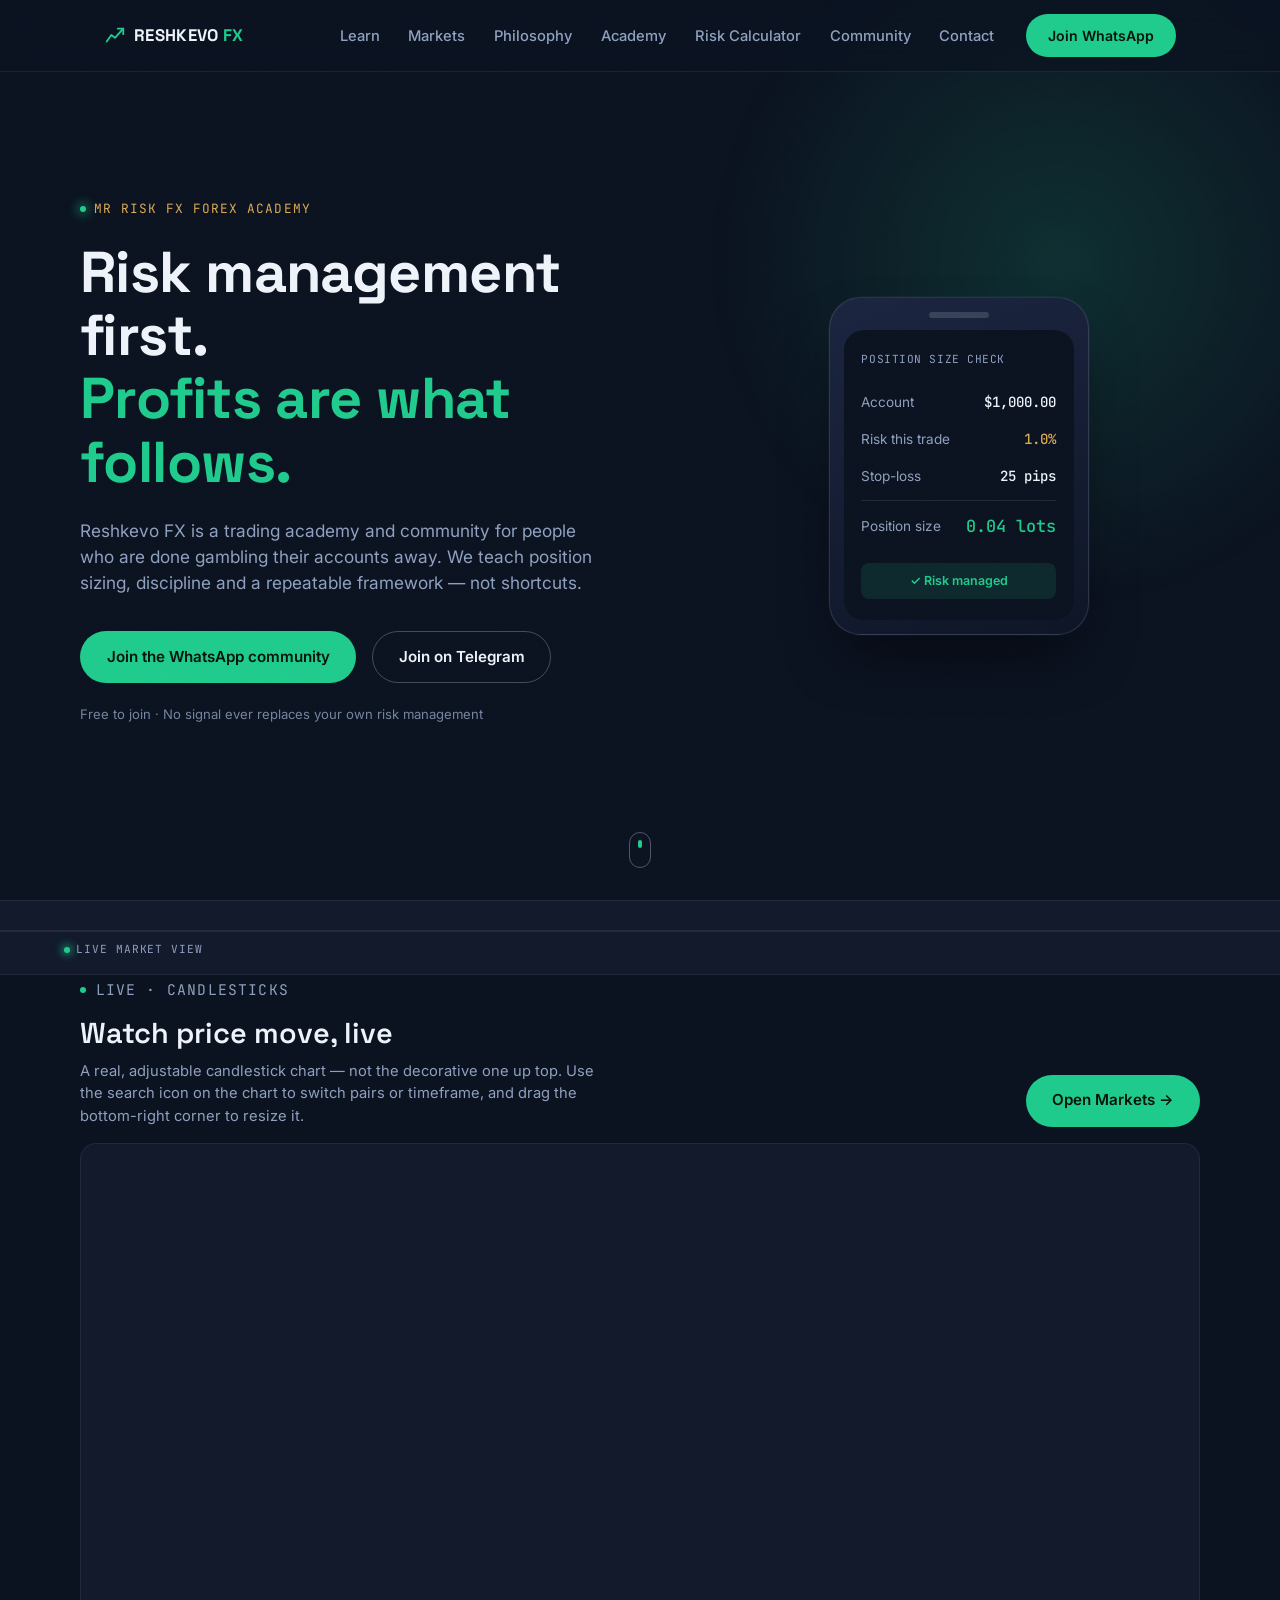
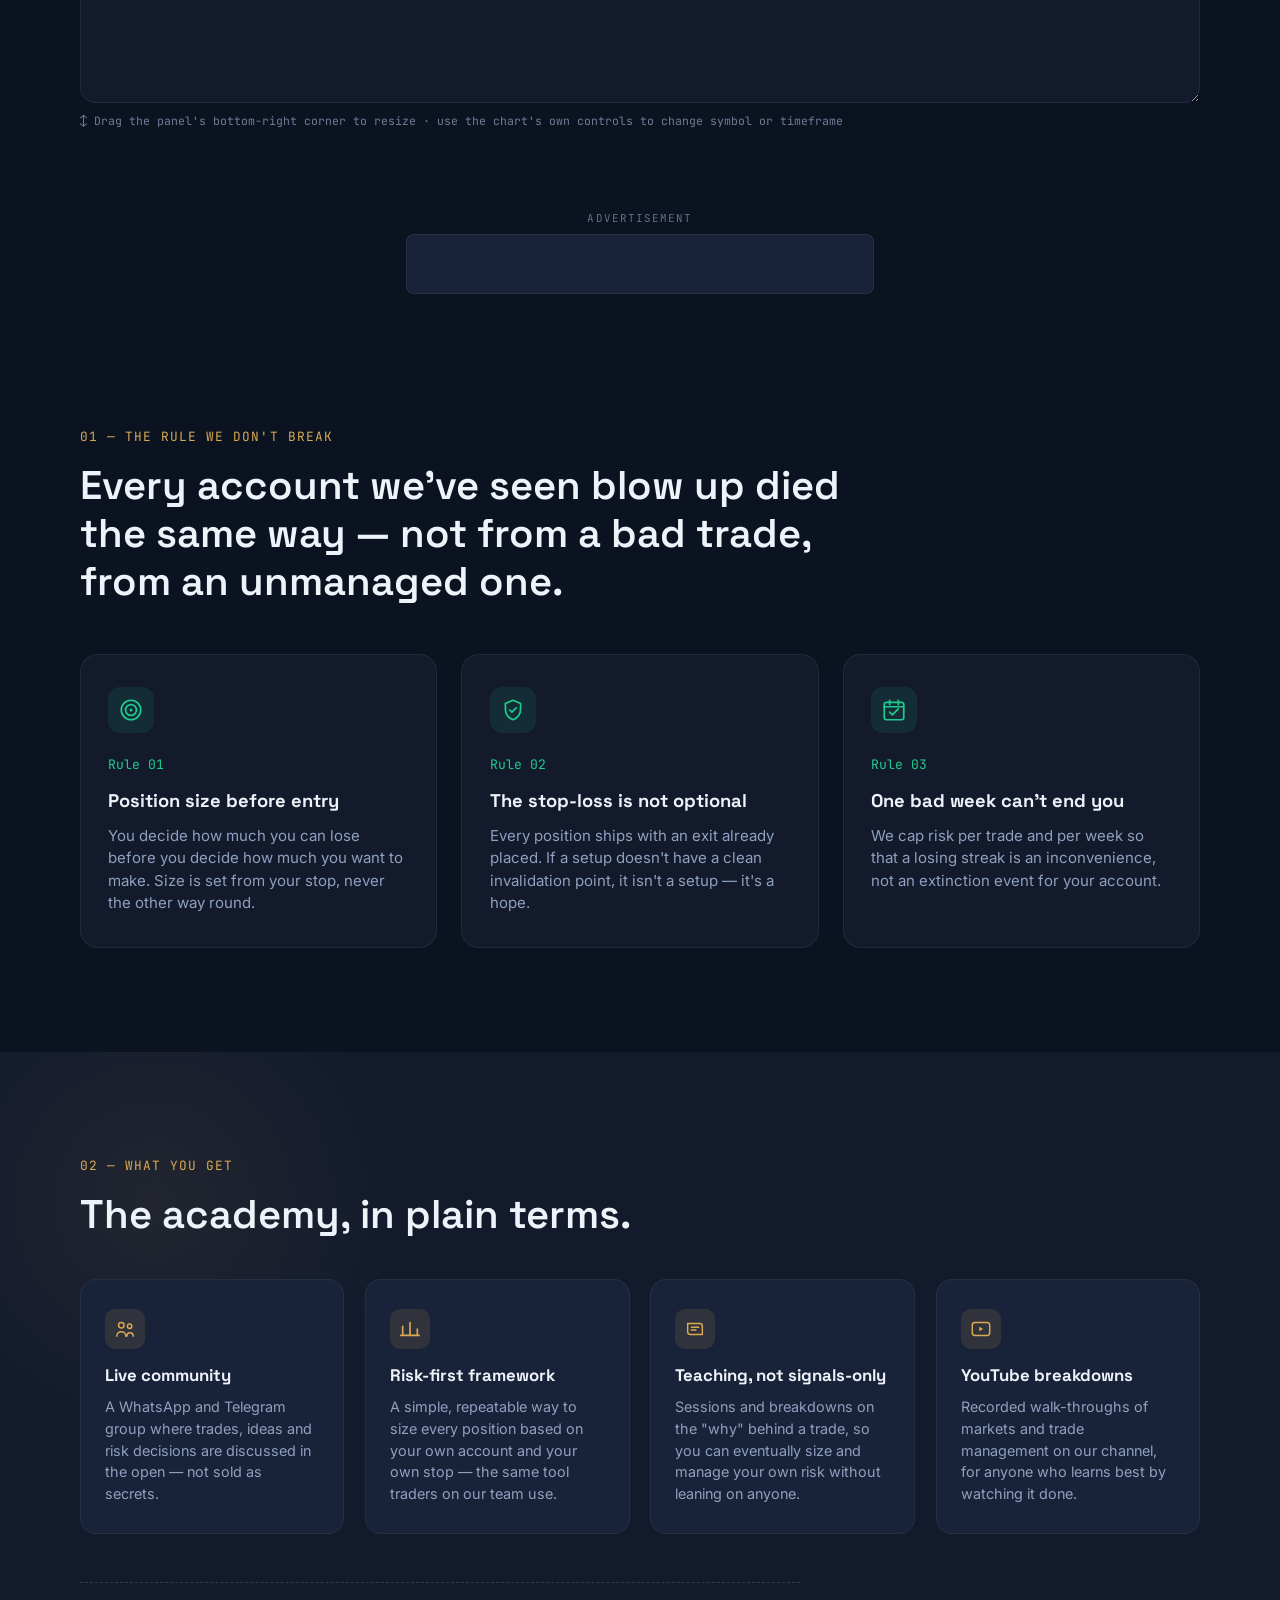
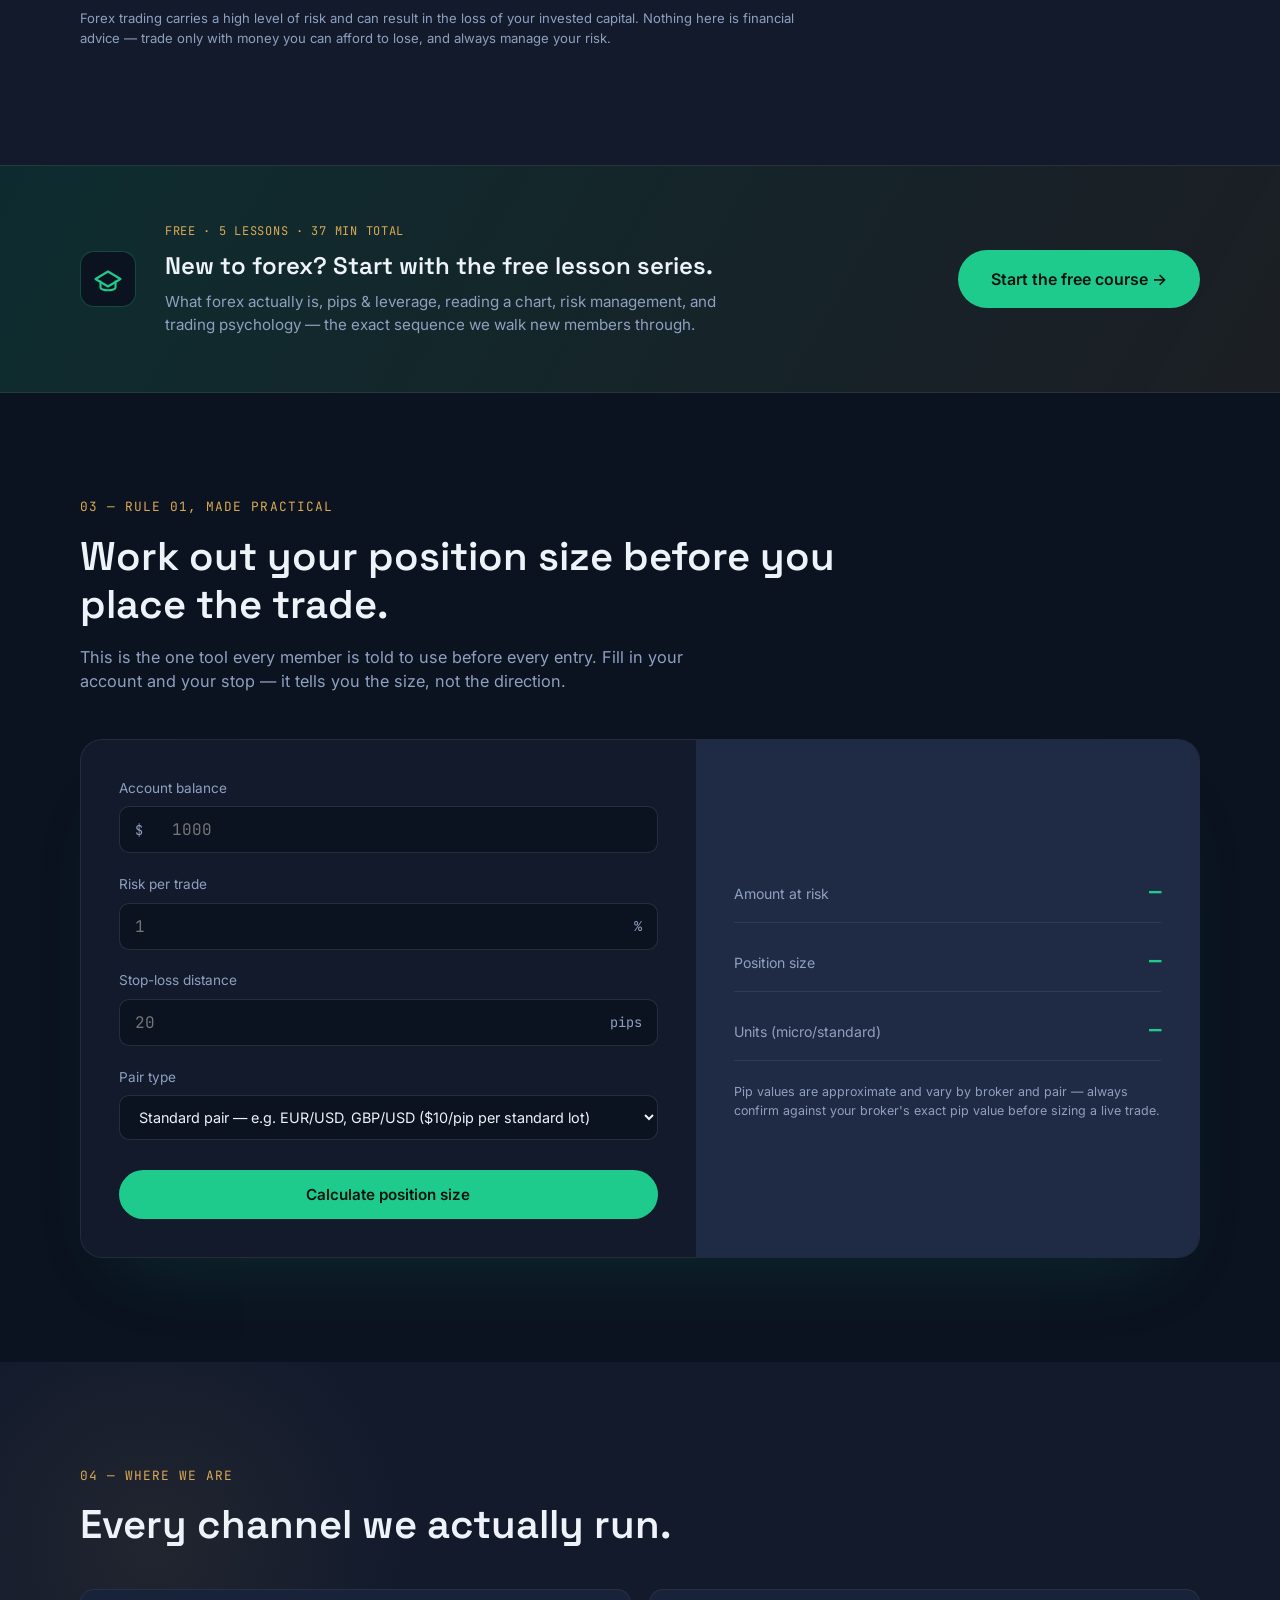
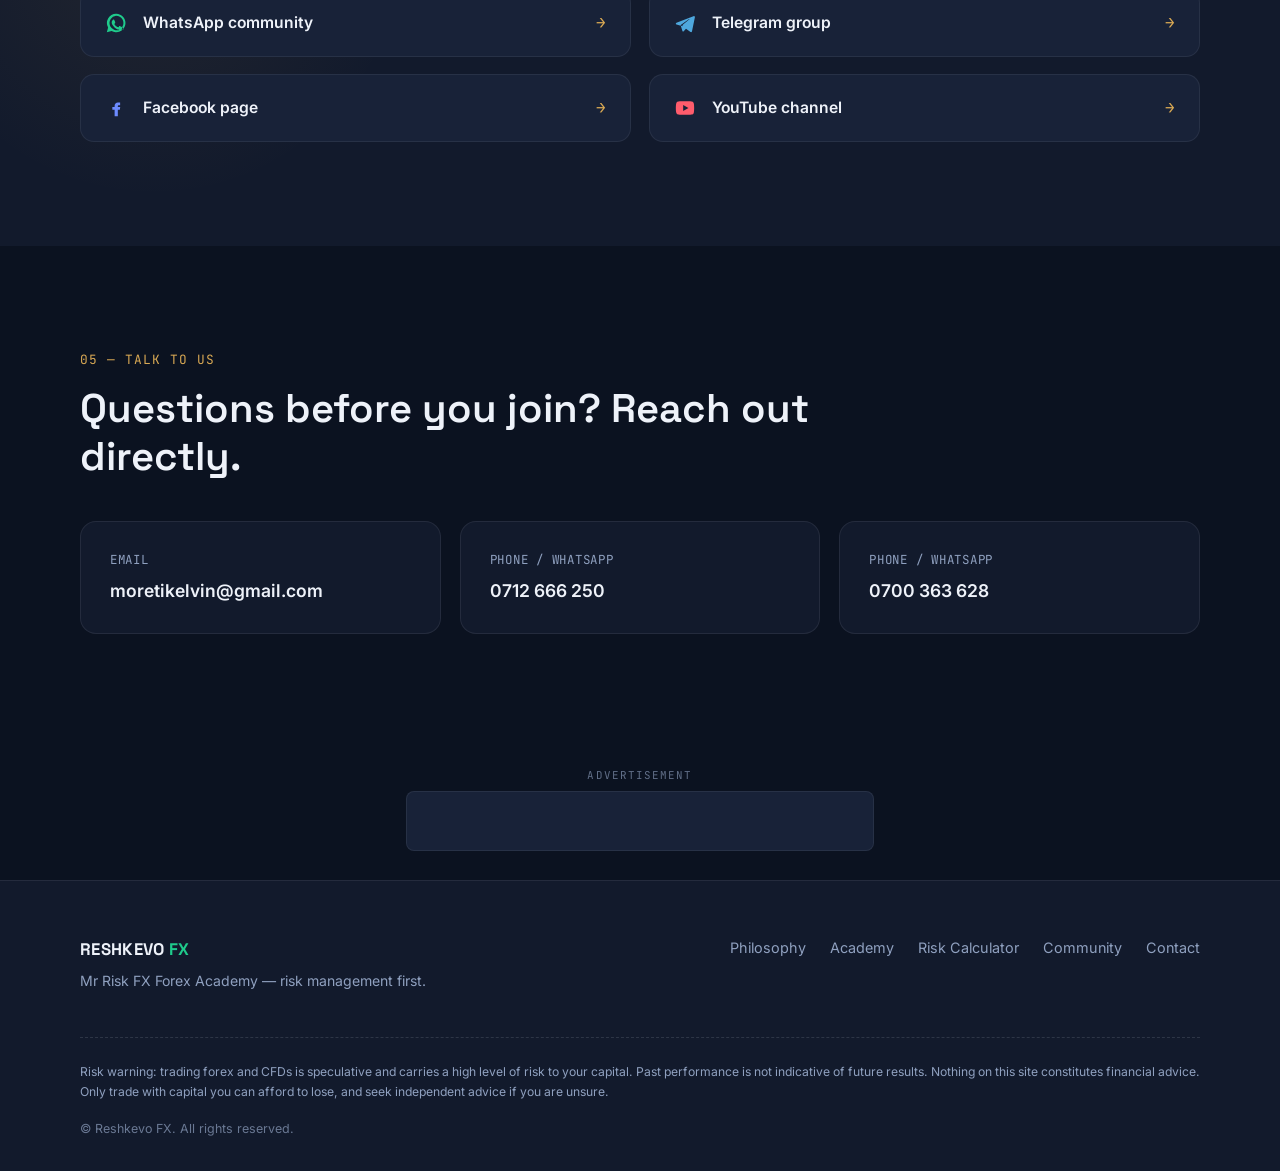
==== commit 9ea2f425: "Add files via upload" ====
--- a/index.html
+++ b/index.html
@@ -27,6 +27,7 @@
     </a>
     <nav class="nav-links" id="navLinks">
       <a href="learn/index.html">Learn</a>
+      <a href="markets.html">Markets</a>
       <a href="#philosophy">Philosophy</a>
       <a href="#academy">Academy</a>
       <a href="#calculator">Risk Calculator</a>
@@ -89,6 +90,87 @@
   <div class="marquee" id="marquee"></div>
 </div>
 
+<!-- ============ LIVE MARKET VIEW (ticker strip) ============ -->
+<div class="live-market-wrap">
+  <p class="live-market-label"><span class="live-dot"></span> Live market view</p>
+  <div class="tradingview-widget-container">
+    <div class="tradingview-widget-container__widget"></div>
+    <script type="text/javascript" src="https://s3.tradingview.com/external-embedding/embed-widget-ticker-tape.js" async>
+    {
+      "symbols": [
+        { "proName": "FX:EURUSD", "title": "EUR/USD" },
+        { "proName": "FX:GBPUSD", "title": "GBP/USD" },
+        { "proName": "FX:USDJPY", "title": "USD/JPY" },
+        { "proName": "FX:USDCHF", "title": "USD/CHF" },
+        { "proName": "FX:AUDUSD", "title": "AUD/USD" },
+        { "proName": "FX:USDCAD", "title": "USD/CAD" },
+        { "proName": "OANDA:XAUUSD", "title": "Gold" }
+      ],
+      "colorTheme": "dark",
+      "isTransparent": true,
+      "displayMode": "compact",
+      "locale": "en"
+    }
+    </script>
+  </div>
+</div>
+
+<!-- ============ LIVE CANDLESTICK CHART (larger, adjustable) ============ -->
+<section class="live-chart-section" id="live-chart">
+  <div class="live-chart-inner">
+    <div class="live-chart-header">
+      <div>
+        <p class="lesson-kicker" style="margin-bottom:0.4rem;"><span class="dot" style="width:6px;height:6px;border-radius:50%;background:var(--bull);display:inline-block;"></span> Live &middot; candlesticks</p>
+        <h2>Watch price move, live</h2>
+        <p>A real, adjustable candlestick chart &mdash; not the decorative one up top. Use the search icon on the chart to switch pairs or timeframe, and drag the bottom-right corner to resize it.</p>
+      </div>
+      <a href="markets.html" class="btn btn-primary">Open Markets &rarr;</a>
+    </div>
+    <div class="live-chart-panel">
+      <div class="tradingview-widget-container">
+        <div class="tradingview-widget-container__widget"></div>
+        <script type="text/javascript" src="https://s3.tradingview.com/external-embedding/embed-widget-advanced-chart.js" async>
+        {
+          "autosize": true,
+          "symbol": "FX:EURUSD",
+          "interval": "60",
+          "timezone": "Etc/UTC",
+          "theme": "dark",
+          "style": "1",
+          "locale": "en",
+          "backgroundColor": "rgba(18, 26, 44, 1)",
+          "gridColor": "rgba(143, 160, 191, 0.06)",
+          "hide_top_toolbar": false,
+          "hide_legend": false,
+          "allow_symbol_change": true,
+          "save_image": false,
+          "calendar": false,
+          "support_host": "https://www.tradingview.com"
+        }
+        </script>
+      </div>
+    </div>
+    <p class="live-chart-resize-hint">&#8597; Drag the panel's bottom-right corner to resize &middot; use the chart's own controls to change symbol or timeframe</p>
+  </div>
+</section>
+
+<!-- ============ AD SLOT 1 ============ -->
+<div class="ad-slot-wrap">
+  <span class="ad-slot-label">Advertisement</span>
+  <div class="ad-slot">
+    <script type="text/javascript">
+      atOptions = {
+        'key' : '303edb135cd696041becb657fba28104',
+        'format' : 'iframe',
+        'height' : 60,
+        'width' : 468,
+        'params' : {}
+      };
+    </script>
+    <script type="text/javascript" src="https://www.highperformanceformat.com/303edb135cd696041becb657fba28104/invoke.js"></script>
+  </div>
+</div>
+
 <!-- ============ PHILOSOPHY ============ -->
 <section class="section" id="philosophy">
   <div class="section-inner">
@@ -283,6 +365,23 @@
   </div>
 </section>
 
+<!-- ============ AD SLOT 2 ============ -->
+<div class="ad-slot-wrap">
+  <span class="ad-slot-label">Advertisement</span>
+  <div class="ad-slot">
+    <script type="text/javascript">
+      atOptions = {
+        'key' : '303edb135cd696041becb657fba28104',
+        'format' : 'iframe',
+        'height' : 60,
+        'width' : 468,
+        'params' : {}
+      };
+    </script>
+    <script type="text/javascript" src="https://www.highperformanceformat.com/303edb135cd696041becb657fba28104/invoke.js"></script>
+  </div>
+</div>
+
 <!-- ============ FOOTER ============ -->
 <footer class="footer">
   <div class="footer-inner">
--- a/style.css
+++ b/style.css
@@ -514,26 +514,43 @@
 }
 .lesson-nav-btn{
   display:flex; flex-direction: column; gap: 0.3rem; max-width: 45%;
-  padding: 1rem 1.2rem; border-radius: 12px; border: 1px solid rgba(238,242,249,0.1);
-  transition: border-color .18s ease, transform .18s ease;
-}
-.lesson-nav-btn:hover{ border-color: var(--bull); transform: translateY(-2px); }
+  padding: 1rem 1.2rem; border-radius: 12px;
+  background: var(--bull);
+  border: 1px solid rgba(6,20,15,0.15);
+  transition: background .18s ease, transform .18s ease, box-shadow .18s ease;
+}
+.lesson-nav-btn:hover{ background: var(--bull-dim); transform: translateY(-2px); box-shadow: 0 10px 26px -12px rgba(31,203,140,0.55); }
 .lesson-nav-btn.next{ text-align: right; margin-left: auto; }
-.lesson-nav-btn small{ font-family: var(--mono); color: var(--mist); font-size: 0.72rem; text-transform: uppercase; letter-spacing: 0.05em; }
-.lesson-nav-btn span{ font-weight: 600; font-size: 0.95rem; }
+.lesson-nav-btn small{ font-family: var(--mono); color: rgba(6,20,15,0.65); font-size: 0.72rem; text-transform: uppercase; letter-spacing: 0.05em; }
+.lesson-nav-btn span{ font-weight: 600; font-size: 0.95rem; color: #06140F; }
 
 /* course hub */
 .course-grid{ display:grid; grid-template-columns: repeat(3, 1fr); gap: 1.4rem; margin-top: 3rem; }
 .course-card{
-  background: var(--panel-2); border: 1px solid rgba(238,242,249,0.07);
+  background: var(--bull); color: #06140F;
+  border: 1px solid rgba(6,20,15,0.15);
   border-radius: 16px; padding: 1.8rem; display:flex; flex-direction:column; gap: 0.8rem;
-  transition: border-color .18s ease, transform .18s ease;
-}
-.course-card:hover{ border-color: var(--bull); transform: translateY(-4px); }
-.course-step{ font-family: var(--mono); font-size: 0.78rem; color: var(--gold); }
-.course-card h3{ font-size: 1.1rem; margin: 0; }
-.course-card p{ color: var(--mist); font-size: 0.9rem; margin: 0; flex: 1; }
-.course-card .link-arrow{ align-self: flex-start; color: var(--bull); font-family: var(--mono); }
+  transition: background .18s ease, transform .18s ease, box-shadow .18s ease;
+}
+.course-card:hover{ background: var(--bull-dim); transform: translateY(-4px); box-shadow: 0 14px 34px -14px rgba(31,203,140,0.55); }
+.course-step{ font-family: var(--mono); font-size: 0.78rem; color: #06140F; opacity: 0.7; font-weight: 600; }
+.course-card h3{ font-size: 1.1rem; margin: 0; color: #06140F; }
+.course-card p{ color: rgba(6,20,15,0.72); font-size: 0.9rem; margin: 0; flex: 1; }
+.course-card .link-arrow{
+  align-self: flex-start;
+  color: var(--bull);
+  background: #06140F;
+  font-family: var(--mono);
+  font-size: 0.82rem;
+  font-weight: 600;
+  padding: 0.5rem 1rem;
+  border-radius: 999px;
+  transition: transform .18s ease, box-shadow .18s ease;
+}
+.course-card:hover .link-arrow{
+  transform: translateX(2px);
+  box-shadow: 0 6px 18px -6px rgba(6,20,15,0.4);
+}
 
 @media (max-width: 900px){
   .lesson-layout{ grid-template-columns: 1fr; }
@@ -546,3 +563,142 @@
   .lesson-nav-btn{ max-width: 100%; }
   .lesson-nav-btn.next{ text-align: left; margin-left: 0; }
 }
+
+/* ===================================================================
+   Live market view (TradingView ticker tape widget)
+   =================================================================== */
+.live-market-wrap{
+  background: var(--panel);
+  border-top: 1px solid rgba(238,242,249,0.07);
+  border-bottom: 1px solid rgba(238,242,249,0.07);
+  padding: 0.6rem 0;
+}
+.live-market-label{
+  display:flex; align-items:center; gap:0.4rem;
+  font-family: var(--mono); font-size: 0.7rem; text-transform: uppercase;
+  letter-spacing: 0.08em; color: var(--mist); max-width: 1200px; margin: 0 auto 0.4rem;
+  padding: 0 1.5rem;
+}
+.live-market-label .live-dot{
+  width:6px; height:6px; border-radius:50%; background: var(--bull);
+  box-shadow: 0 0 8px 2px rgba(31,203,140,0.7);
+  animation: livePulse 1.6s ease-in-out infinite;
+}
+@keyframes livePulse{
+  0%,100%{ opacity:1; } 50%{ opacity:0.35; }
+}
+.tradingview-widget-container{ width:100%; }
+
+/* ===================================================================
+   Ad slots
+   =================================================================== */
+.ad-slot-wrap{
+  display:flex; flex-direction:column; align-items:center; gap:0.5rem;
+  padding: 1.8rem 1.5rem;
+}
+.ad-slot-label{
+  font-family: var(--mono); font-size: 0.68rem; text-transform: uppercase;
+  letter-spacing: 0.1em; color: var(--mist); opacity: 0.65;
+}
+.ad-slot{
+  width: 100%; max-width: 468px; min-height: 60px;
+  display:flex; align-items:center; justify-content:center;
+  background: var(--panel-2);
+  border: 1px solid rgba(238,242,249,0.07);
+  border-radius: 8px;
+  overflow: hidden;
+}
+
+/* ===================================================================
+   Dedicated Markets page (wide-screen advanced view)
+   =================================================================== */
+.markets-hero{
+  max-width: var(--container); margin: 0 auto; padding: 6.5rem 1.5rem 1.5rem;
+}
+.markets-hero .lesson-kicker{
+  font-family: var(--mono); font-size: 0.8rem; letter-spacing: 0.08em; text-transform: uppercase;
+  color: var(--gold); margin: 0 0 1rem; display:flex; align-items:center; gap:0.5rem;
+}
+.markets-hero h1{
+  font-size: clamp(1.8rem, 3.6vw, 2.6rem); font-weight: 600; line-height: 1.15; margin-bottom: 0.8rem;
+}
+.markets-hero p{ color: var(--mist); font-size: 1.02rem; max-width: 680px; }
+
+.markets-wide-wrap{
+  width: 100%; max-width: 1600px; margin: 0 auto; padding: 0 1.5rem 1.5rem;
+}
+.markets-panel{
+  background: var(--panel); border: 1px solid rgba(238,242,249,0.07);
+  border-radius: 16px; padding: 1.2rem; margin-bottom: 1.5rem; overflow: hidden;
+}
+.markets-panel-label{
+  font-family: var(--mono); font-size: 0.72rem; text-transform: uppercase;
+  letter-spacing: 0.08em; color: var(--mist); margin: 0 0 1rem;
+  display:flex; align-items:center; gap:0.4rem;
+}
+.markets-panel-label .live-dot{
+  width:6px; height:6px; border-radius:50%; background: var(--bull);
+  box-shadow: 0 0 8px 2px rgba(31,203,140,0.7);
+  animation: livePulse 1.6s ease-in-out infinite;
+}
+.markets-chart-panel{
+  resize: vertical;
+  overflow: hidden;
+  height: 760px;
+  min-height: 480px;
+  max-height: 1200px;
+}
+.markets-chart-panel .tradingview-widget-container,
+.markets-chart-panel .tradingview-widget-container__widget{
+  height: 100%;
+  width: 100%;
+}
+.markets-grid-2{
+  display:grid; grid-template-columns: 1.3fr 1fr; gap: 1.5rem;
+}
+@media (max-width: 1100px){
+  .markets-grid-2{ grid-template-columns: 1fr; }
+  .markets-chart-panel{ height: 520px; }
+}
+@media (max-width: 640px){
+  .markets-chart-panel{ height: 420px; resize: none; }
+}
+
+/* ===================================================================
+   Homepage — larger, adjustable live candlestick chart
+   =================================================================== */
+.live-chart-section{
+  padding: 0 1.5rem 2.5rem;
+}
+.live-chart-inner{
+  max-width: var(--container); margin: 0 auto;
+}
+.live-chart-header{
+  display:flex; flex-wrap:wrap; align-items:flex-end; justify-content:space-between;
+  gap: 1rem; margin-bottom: 1rem;
+}
+.live-chart-header h2{
+  font-size: clamp(1.3rem, 2.4vw, 1.8rem); font-weight: 600; margin: 0.3rem 0 0.3rem;
+}
+.live-chart-header p{ color: var(--mist); font-size: 0.92rem; margin: 0; max-width: 520px; }
+.live-chart-panel{
+  background: var(--panel); border: 1px solid rgba(238,242,249,0.07);
+  border-radius: 16px; padding: 0.75rem;
+  resize: vertical;
+  overflow: hidden;
+  height: 560px;
+  min-height: 360px;
+  max-height: 900px;
+}
+.live-chart-panel .tradingview-widget-container,
+.live-chart-panel .tradingview-widget-container__widget{
+  height: 100%; width: 100%;
+}
+.live-chart-resize-hint{
+  display:flex; align-items:center; gap:0.4rem;
+  font-family: var(--mono); font-size: 0.72rem; color: var(--mist); opacity:0.75;
+  margin-top: 0.6rem;
+}
+@media (max-width: 640px){
+  .live-chart-panel{ height: 420px; resize: none; }
+}
